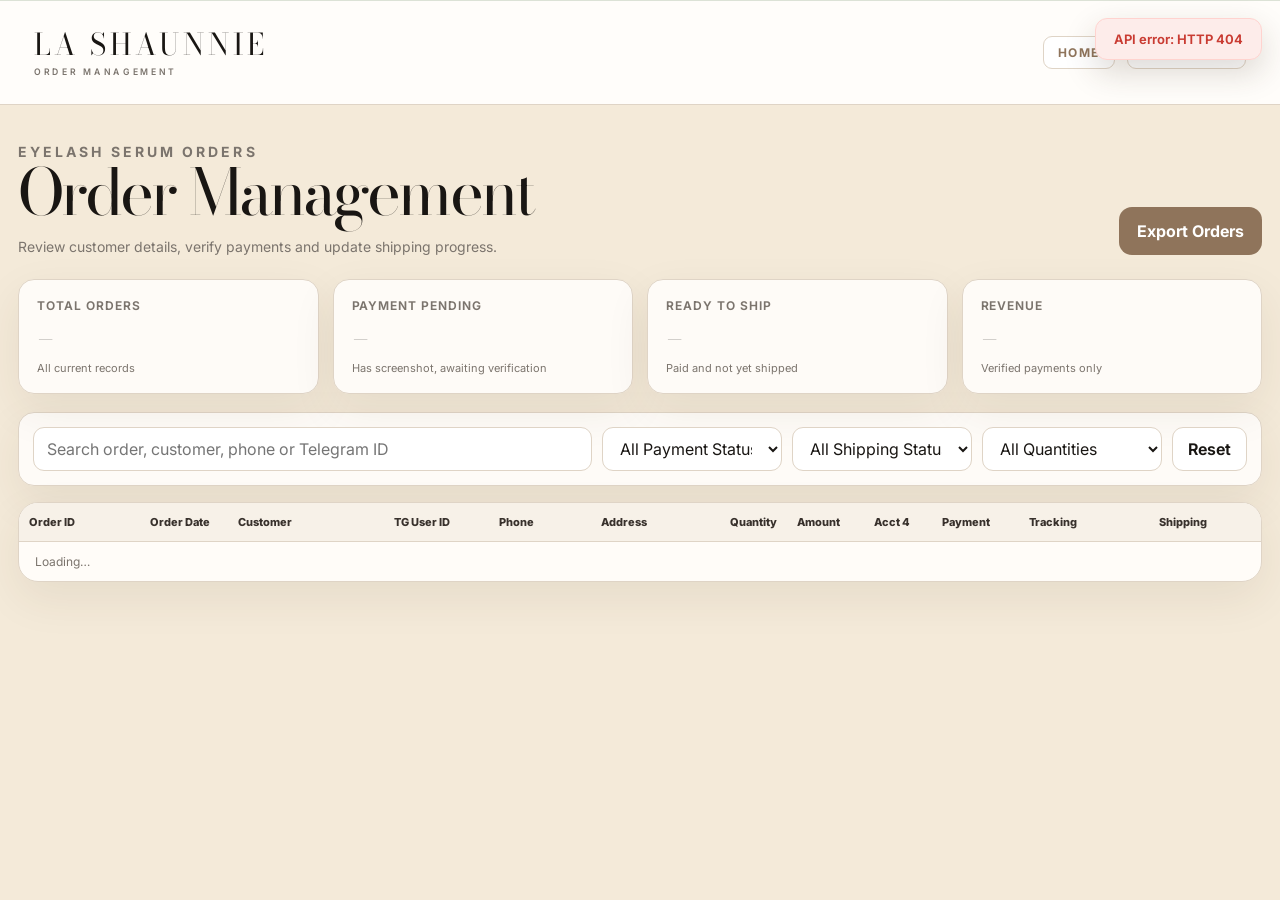
==== admin.html @ ae6d9afa "fix(admin): float banner to top-right, stop layout jump - .banner was inline in <main>, so its show/" ====
<!DOCTYPE html>
<html lang="en">
<head>
<meta charset="UTF-8" />
<meta name="viewport" content="width=device-width, initial-scale=1.0" />
<title>LA SHAUNNIE — Order Management</title>
<style>
@import url('https://fonts.googleapis.com/css2?family=Bodoni+Moda:opsz,wght@6..96,400;6..96,500&family=Inter:wght@400;500;600;700;800&display=swap');
:root{--bg:#f4ead9;--surface:#fffdfa;--surface2:#f8f2e9;--text:#191613;--muted:#7b746d;--line:#dfd4c6;--accent:#8f745b;--accentDark:#765b44;--danger:#c93b32;--success:#52745a;--warning:#a06a2d;--shadow:0 16px 45px rgba(61,45,29,.08)}
*{box-sizing:border-box}body{margin:0;background:var(--bg);color:var(--text);font-family:Inter,-apple-system,BlinkMacSystemFont,"Segoe UI",sans-serif}button,input,select{font:inherit}
.topbar{display:flex;align-items:center;justify-content:space-between;padding:28px 34px;background:var(--surface);border-top:1px solid #dce2d6;border-bottom:1px solid var(--line)}
.brand{font-family:"Bodoni Moda",Didot,"Times New Roman",serif;font-size:30px;letter-spacing:.13em;line-height:1;transform:scaleX(.96);transform-origin:left center}.brand small{display:block;margin-top:8px;font-family:Inter,sans-serif;font-size:9px;font-weight:600;letter-spacing:.34em;color:var(--muted)}
.admin-meta{display:flex;align-items:center;gap:12px;color:var(--muted);font-size:13px}.nav-link{color:var(--accent);text-decoration:none;font-weight:700;letter-spacing:.12em;text-transform:uppercase;font-size:12px;padding:8px 14px;border:1px solid var(--line);border-radius:9px;background:#fff;transition:.15s}.nav-link:hover{background:var(--accent);color:#fff;border-color:var(--accent)}.avatar{width:38px;height:38px;border-radius:50%;display:grid;place-items:center;background:#efe3d1;color:var(--accentDark);font-weight:800}
.page{width:min(1700px,100%);margin:0 auto;padding:24px 18px 40px}.hero{display:flex;justify-content:space-between;align-items:flex-end;gap:24px;margin-bottom:24px}.eyebrow{margin:0 0 12px;color:#77706a;font-size:12px;font-weight:700;letter-spacing:.22em;text-transform:uppercase}h1{margin:0;font-family:"Bodoni Moda",Didot,"Times New Roman",serif;font-size:clamp(42px,5vw,68px);font-weight:400;line-height:1;letter-spacing:-.045em}.hero p{margin:14px 0 0;color:var(--muted);font-size:14px}.primary-btn{border:0;border-radius:13px;padding:14px 18px;background:var(--accent);color:#fff;font-weight:700;cursor:pointer}.primary-btn:hover{background:var(--accentDark)}
.stats{display:grid;grid-template-columns:repeat(4,1fr);gap:14px;margin-bottom:18px}.stat{background:rgba(255,253,250,.92);border:1px solid var(--line);border-radius:16px;padding:18px;box-shadow:var(--shadow)}.stat-label{color:var(--muted);font-size:12px;font-weight:650;text-transform:uppercase;letter-spacing:.08em}.stat-value{margin-top:8px;font-family:"Bodoni Moda",Didot,serif;font-size:32px;line-height:1}.stat-note{margin-top:8px;color:var(--muted);font-size:11px}
.toolbar{display:grid;grid-template-columns:minmax(260px,1fr) repeat(3,180px) auto;gap:10px;padding:14px;margin-bottom:16px;background:rgba(255,253,250,.92);border:1px solid var(--line);border-radius:16px;box-shadow:var(--shadow)}.search,.filter{min-height:44px;border:1px solid var(--line);border-radius:11px;background:#fff;color:var(--text);outline:none;padding:0 13px}.search:focus,.filter:focus{border-color:var(--accent);box-shadow:0 0 0 3px rgba(143,116,91,.12)}.ghost-btn{min-height:44px;border:1px solid var(--line);border-radius:11px;background:#fff;color:var(--text);padding:0 15px;font-weight:650;cursor:pointer}
.table-card{background:rgba(255,253,250,.96);border:1px solid var(--line);border-radius:20px;box-shadow:var(--shadow);overflow:hidden}.table-wrap{overflow:visible}table{width:100%;border-collapse:collapse;table-layout:auto}thead th{position:sticky;top:0;z-index:2;padding:12px 10px;text-align:left;background:#f7f1e8;border-bottom:1px solid var(--line);color:#38312c;font-size:11px;font-weight:800;white-space:nowrap}tbody td{padding:12px 10px;border-bottom:1px solid #eee5dc;vertical-align:middle;font-size:12px;max-width:180px;overflow:hidden;text-overflow:ellipsis;white-space:nowrap}tbody tr:hover{background:#fcf8f3}.order-id{font-weight:800;white-space:nowrap}.customer{display:flex;align-items:center;gap:8px;min-width:160px}.customer-avatar{width:28px;height:28px;flex:0 0 auto;border-radius:50%;display:grid;place-items:center;background:#efe3d1;color:var(--accentDark);font-weight:800;font-size:11px}.customer-name{font-weight:750;white-space:nowrap;overflow:hidden;text-overflow:ellipsis}.customer-sub{margin-top:2px;color:var(--muted);font-size:10px;white-space:nowrap;overflow:hidden;text-overflow:ellipsis}.money{font-weight:800;white-space:nowrap}.screenshot{width:42px;height:42px;border-radius:8px;border:1px solid var(--line);background:#f4eee7;display:grid;place-items:center;color:var(--muted);font-size:9px;text-align:center;overflow:hidden;cursor:pointer;flex:0 0 auto}.screenshot img{width:100%;height:100%;object-fit:cover}.badge{display:inline-flex;align-items:center;gap:5px;padding:5px 9px;border-radius:999px;font-size:10px;font-weight:800;white-space:nowrap}.badge:before{content:"";width:6px;height:6px;border-radius:50%;background:currentColor}.pending{background:#fff4dd;color:var(--warning)}.verified{background:#eaf4ec;color:var(--success)}.unpaid{background:#fdecea;color:var(--danger)}.select-status{border:1px solid var(--line);border-radius:8px;background:#fff;padding:6px 8px;font-size:11px;font-weight:650}.ship-btn,.pay-btn{border:1px solid var(--line);border-radius:9px;padding:6px 13px;background:#f4eee7;color:var(--muted);font-size:11px;font-weight:800;letter-spacing:.04em;line-height:1.4;cursor:pointer;transition:background .15s ease,color .15s ease,border-color .15s ease;vertical-align:middle}.ship-btn:hover:not(:disabled),.pay-btn:hover:not(:disabled){background:var(--success);color:#fff;border-color:var(--success)}.ship-btn-done,.pay-btn-done{background:#eaf4ec;color:var(--success);border:1px solid #b9d8c0;cursor:not-allowed}.track-input{width:100%;border:1px solid var(--line);border-radius:8px;background:#fff;padding:6px 8px;font-size:11px;font-weight:650;font-family:"SF Mono",Menlo,monospace;outline:none;min-width:120px}.track-input:focus{border-color:var(--accent);box-shadow:0 0 0 2px rgba(143,116,91,.12)}.note{color:#625a53;line-height:1.4;max-width:160px;overflow:hidden;text-overflow:ellipsis}.actions{display:flex;gap:5px;flex:0 0 auto}.icon-btn{width:30px;height:30px;border:1px solid var(--line);border-radius:8px;background:#fff;cursor:pointer;font-size:14px}.footer-row{display:flex;justify-content:space-between;align-items:center;padding:12px 16px;color:var(--muted);font-size:12px}
th.col-id{width:130px}th.col-date{width:90px}th.col-customer{width:170px}th.col-tg{width:110px}th.col-phone{width:110px}th.col-addr{width:140px}th.col-qty{width:60px}th.col-amount{width:80px}th.col-acct{width:70px}th.col-shot{width:50px}th.col-pay{width:90px}th.col-ship{width:120px}th.col-track{width:140px}th.col-act{width:80px}
td.col-id{font-family:"SF Mono",Menlo,monospace;font-size:11px}
.banner{position:fixed;top:18px;right:18px;z-index:50;padding:12px 18px;border-radius:12px;font-size:13px;font-weight:650;box-shadow:0 12px 32px rgba(60,42,26,.18);max-width:360px}.banner.error{background:#fdecea;color:var(--danger);border:1px solid #ffd3cf}.banner.loading{background:#fff4dd;color:var(--warning);border:1px solid #ffe5b8}
.modal{position:fixed;inset:0;background:rgba(0,0,0,.7);display:none;align-items:center;justify-content:center;z-index:50}.modal.open{display:flex}.modal-content{background:#fff;border-radius:20px;padding:24px;max-width:90vw;max-height:90vh;display:flex;flex-direction:column;gap:14px}.modal-content img{max-width:80vw;max-height:70vh;object-fit:contain;border-radius:12px}.modal-close{border:0;background:var(--accent);color:#fff;padding:10px 18px;border-radius:10px;cursor:pointer;font-weight:700;align-self:flex-end}
@media(max-width:1050px){.stats{grid-template-columns:repeat(2,1fr)}.toolbar{grid-template-columns:1fr 1fr}.toolbar .search{grid-column:1/-1}}@media(max-width:620px){.topbar{padding:22px 18px}.brand{font-size:23px}.admin-meta span{display:none}.page{padding:24px 12px 35px}.hero{align-items:flex-start;flex-direction:column}.stats{grid-template-columns:1fr 1fr}.toolbar{grid-template-columns:1fr}.toolbar .search{grid-column:auto}}
</style>
</head>
<body>
<div id="banner" class="banner loading" style="display:none">Loading…</div>
<header class="topbar"><div class="brand">LA SHAUNNIE<small>ORDER MANAGEMENT</small></div><div class="admin-meta"><a href="index.html" class="nav-link">Home</a><a href="order.html" class="nav-link">Order Page</a></div></header>
<main class="page">
<section class="hero"><div><p class="eyebrow">Eyelash Serum Orders</p><h1>Order Management</h1><p>Review customer details, verify payments and update shipping progress.</p></div><button class="primary-btn" onclick="exportOrders()">Export Orders</button></section>
<section class="stats">
  <article class="stat"><div class="stat-label">Total Orders</div><div class="stat-value" id="statTotal">–</div><div class="stat-note">All current records</div></article>
  <article class="stat"><div class="stat-label">Payment Pending</div><div class="stat-value" id="statPending">–</div><div class="stat-note">Has screenshot, awaiting verification</div></article>
  <article class="stat"><div class="stat-label">Ready to Ship</div><div class="stat-value" id="statReady">–</div><div class="stat-note">Paid and not yet shipped</div></article>
  <article class="stat"><div class="stat-label">Revenue</div><div class="stat-value" id="statRevenue">–</div><div class="stat-note">Verified payments only</div></article>
</section>
<section class="toolbar">
  <input id="searchInput" class="search" type="search" placeholder="Search order, customer, phone or Telegram ID">
  <select id="paymentFilter" class="filter"><option value="">All Payment Status</option><option value="已付款">Paid</option><option value="未付款">Unpaid</option></select>
  <select id="shippingFilter" class="filter"><option value="">All Shipping Status</option><option value="待出貨">Pending Ship</option><option value="已出貨">Shipped</option><option value="未出貨">Not Shipped</option></select>
  <select id="quantityFilter" class="filter"><option value="">All Quantities</option><option value="1">1 Bottle</option><option value="2">2+ Bottles</option></select>
  <button class="ghost-btn" onclick="resetFilters()">Reset</button>
</section>
<section class="table-card"><div class="table-wrap"><table><thead><tr><th class="col-id">Order ID</th><th class="col-date">Order Date</th><th class="col-customer">Customer</th><th class="col-tg">TG User ID</th><th class="col-phone">Phone</th><th class="col-addr">Address</th><th class="col-qty">Quantity</th><th class="col-amount">Amount</th><th class="col-acct">Acct 4</th><th class="col-pay">Payment</th><th class="col-track">Tracking</th><th class="col-ship">Shipping</th></tr></thead><tbody id="ordersBody"></tbody></table></div><div class="footer-row"><span id="resultCount">Loading…</span></div></section>
</main>
<div class="modal" id="shotModal" onclick="closeModal(event)">
  <div class="modal-content">
    <button class="modal-close" onclick="closeModal(event)">Close</button>
    <img id="shotImg" alt="Payment screenshot">
  </div>
</div>
<script>
// Admin TG ID — set here. In production, prompt on first visit.
const ADMIN_TG_ID = 6764901662;
let ALL_ORDERS = [];

const $ = (id) => document.getElementById(id);

function showBanner(msg, kind) {
  const b = $("banner");
  b.textContent = msg;
  b.className = "banner " + (kind || "loading");
  b.style.display = "block";
}
function hideBanner() { $("banner").style.display = "none"; }

function fmtDate(iso) {
  if (!iso) return "—";
  const d = new Date(iso);
  if (isNaN(d.getTime())) return iso;
  const date = d.toLocaleDateString("en-US", { month: "short", day: "numeric", year: "numeric" });
  const time = d.toLocaleTimeString("en-US", { hour: "numeric", minute: "2-digit" });
  return { date, time };
}

function initials(name) {
  if (!name) return "??";
  return name.split(/\s+/).map(p => p[0]).join("").slice(0, 2).toUpperCase();
}

function badge(payment) {
  if (payment === "已付款") return '<span class="badge verified">Paid</span>';
  if (payment === "未付款") return '<span class="badge unpaid">Unpaid</span>';
  return '<span class="badge pending">—</span>';
}

function escapeHTML(s) {
  return String(s == null ? "" : s)
    .replace(/&/g, "&amp;").replace(/</g, "&lt;").replace(/>/g, "&gt;")
    .replace(/"/g, "&quot;").replace(/'/g, "&#39;");
}

function screenshotCell(o) {
  if (!o.screenshot_url) {
    return '<div class="screenshot">No<br>Image</div>';
  }
  return `<div class="screenshot" onclick="openModal('${escapeHTML(o.screenshot_url)}')">
    <img src="${escapeHTML(o.screenshot_url)}" alt="receipt" loading="lazy">
  </div>`;
}

function shortNote(notes) {
  if (!notes) return "";
  // Show only the first sentence (or up to 40 chars) for table view
  const first = notes.split(/[。\n]/)[0];
  return first.length > 40 ? first.slice(0, 40) + "…" : first;
}

function rowHTML(o) {
  const dt = fmtDate(o.order_date);
  return `
<tr data-payment="${escapeHTML(o.payment_status)}" data-shipping="${escapeHTML(o.shipping_status)}" data-quantity="${o.quantity}">
  <td class="col-id order-id" title="${escapeHTML(o.order_id)}">${escapeHTML(o.order_id)}</td>
  <td class="col-date">${escapeHTML(dt.date)}<br><span class="customer-sub">${escapeHTML(dt.time)}</span></td>
  <td class="col-customer"><div class="customer">
    <div class="customer-avatar">${escapeHTML(initials(o.customer_name))}</div>
    <div><div class="customer-name" title="${escapeHTML(o.customer_name || '')}">${escapeHTML(o.customer_name || "—")}</div>
    <div class="customer-sub">${o.tracking_number ? "Tracked" : "Pending"}</div></div>
  </div></td>
  <td class="col-tg">@${escapeHTML(String(o.tg_user_id || "—"))}</td>
  <td class="col-phone" title="${escapeHTML(o.customer_phone || '')}">${escapeHTML(o.customer_phone || "—")}</td>
  <td class="col-addr" title="${escapeHTML(o.customer_address || '')}">${escapeHTML(o.customer_address || "—")}</td>
  <td class="col-qty"><strong>${o.quantity}</strong></td>
  <td class="col-amount money">$${Number(o.amount || 0).toFixed(2)}</td>
  <td class="col-acct" title="Bank account last 4">${escapeHTML(o.account4 || "—")}</td>
  <td class="col-pay">
    ${o.payment_status === "已付款"
      ? `<button class="pay-btn pay-btn-done" disabled>✓ Paid</button>`
      : `<button class="pay-btn" onclick="onPayClick('${escapeHTML(o.id)}', this)">Mark Paid</button>`}
  </td>
  <td class="col-track"><input class="track-input" type="text" placeholder="Tracking #" value="${escapeHTML(o.tracking_number || '')}" onblur="saveTracking('${escapeHTML(o.id)}', this.value)" ${o.shipping_status === '已出貨' ? 'disabled' : ''}></td>
  <td class="col-ship">
    ${o.shipping_status === "已出貨"
      ? `<button class="ship-btn ship-btn-done" disabled>✓ Shipped</button>`
      : `<button class="ship-btn" onclick="onShipClick('${escapeHTML(o.id)}', this)">Mark Shipped</button>`}
  </td>
</tr>`;
}

function renderTable() {
  const tb = $("ordersBody");
  tb.innerHTML = ALL_ORDERS.map(rowHTML).join("");
  filterRows();
  renderStats();
}

function renderStats() {
  const total = ALL_ORDERS.length;
  const paid = ALL_ORDERS.filter(o => o.payment_status === "已付款").length;
  const pending = ALL_ORDERS.filter(o => o.payment_status === "未付款" && o.has_screenshot).length;
  const ready = ALL_ORDERS.filter(o => o.payment_status === "已付款" && o.shipping_status === "待出貨").length;
  const revenue = ALL_ORDERS
    .filter(o => o.payment_status === "已付款")
    .reduce((s, o) => s + Number(o.amount || 0), 0);
  $("statTotal").textContent = total;
  $("statPending").textContent = pending;
  $("statReady").textContent = ready;
  $("statRevenue").textContent = "$" + revenue.toFixed(0);
}

function filterRows() {
  const s = $("searchInput").value.trim().toLowerCase();
  const p = $("paymentFilter").value;
  const sh = $("shippingFilter").value;
  const q = $("quantityFilter").value;
  let v = 0;
  document.querySelectorAll("#ordersBody tr").forEach(r => {
    const ok = (!s || r.innerText.toLowerCase().includes(s))
      && (!p || r.dataset.payment === p)
      && (!sh || r.dataset.shipping === sh)
      && (!q || (q === "1" && +r.dataset.quantity === 1) || (q === "2" && +r.dataset.quantity >= 2));
    r.style.display = ok ? "" : "none";
    if (ok) v++;
  });
  $("resultCount").textContent = `Showing ${v} order${v === 1 ? "" : "s"}`;
}

function resetFilters() {
  $("searchInput").value = "";
  $("paymentFilter").value = "";
  $("shippingFilter").value = "";
  $("quantityFilter").value = "";
  filterRows();
}

async function onPayClick(recId, btn) {
  await patchOrder(recId, { payment_status: "已付款" });
}
async function onShipClick(recId, btn) {
  const row = btn.closest("tr");
  const trackInput = row.querySelector(".track-input");
  const tracking = (trackInput.value || "").trim();
  if (!tracking) {
    trackInput.focus();
    showBanner("Please enter a tracking number first.", "error");
    return;
  }
  await patchOrder(recId, { shipping_status: "已出貨", tracking_number: tracking });
}
async function saveTracking(recId, value) {
  const v = (value || "").trim();
  await patchOrder(recId, { tracking_number: v });
}
async function patchOrder(recId, body) {
  showBanner("Saving…");
  try {
    const res = await fetch(`/api/admin/orders?id=${encodeURIComponent(recId)}`, {
      method: "PATCH",
      headers: { "Content-Type": "application/json", "X-Telegram-User-Id": String(ADMIN_TG_ID) },
      body: JSON.stringify(body),
    });
    if (!res.ok) {
      const e = await res.json().catch(() => ({}));
      showBanner("Failed: " + (e.error || res.status), "error");
      return;
    }
    // update local copy
    const o = ALL_ORDERS.find(x => x.id === recId);
    if (o) {
      if ("payment_status" in body) o.payment_status = body.payment_status;
      if ("shipping_status" in body) o.shipping_status = body.shipping_status;
      if ("tracking_number" in body) o.tracking_number = body.tracking_number;
      if ("account4" in body) o.account4 = body.account4;
    }
    renderTable();
    hideBanner();
  } catch (e) {
    showBanner("Error: " + e.message, "error");
  }
}

function openModal(url) {
  $("shotImg").src = url;
  $("shotModal").classList.add("open");
}
function closeModal(ev) {
  if (ev.target.id === "shotModal" || ev.target.classList.contains("modal-close")) {
    $("shotModal").classList.remove("open");
  }
}

function exportOrders() {
  const visible = [...document.querySelectorAll("#ordersBody tr")].filter(r => r.style.display !== "none");
  const head = ["Order ID", "Order Date", "Customer", "TG User ID", "Phone", "Address", "Quantity", "Amount", "Payment Status", "Shipping Status", "Notes"];
  const out = [head.join(",")];
  visible.forEach(r => {
    const c = [...r.querySelectorAll("td")];
    const vals = [
      c[0].innerText, c[1].innerText.replace(/\n/g, " "), c[2].innerText.replace(/\n/g, " "),
      c[3].innerText, c[4].innerText, c[5].innerText, c[6].innerText, c[7].innerText,
      c[9].innerText, c[10].querySelector("select").value, c[11].innerText,
    ].map(x => '"' + String(x).replace(/"/g, '""') + '"');
    out.push(vals.join(","));
  });
  const b = new Blob(["\uFEFF" + out.join("\n")], { type: "text/csv;charset=utf-8" });
  const u = URL.createObjectURL(b);
  const a = document.createElement("a");
  a.href = u;
  a.download = "la-shaunnie-orders.csv";
  a.click();
  URL.revokeObjectURL(u);
}

async function loadOrders() {
  showBanner("Loading orders from Airtable…");
  try {
    const res = await fetch("/api/admin/orders?stats=1", {
      headers: { "X-Telegram-User-Id": String(ADMIN_TG_ID) },
    });
    if (!res.ok) {
      showBanner("API error: HTTP " + res.status, "error");
      return;
    }
    const data = await res.json();
    ALL_ORDERS = data.orders || [];
    renderTable();
    hideBanner();
  } catch (e) {
    showBanner("Network error: " + e.message, "error");
  }
}

["searchInput", "paymentFilter", "shippingFilter", "quantityFilter"].forEach(id => {
  $(id).addEventListener("input", filterRows);
  $(id).addEventListener("change", filterRows);
});

loadOrders();
setInterval(loadOrders, 30000);  // auto-refresh every 30s
</script>
</body>
</html>
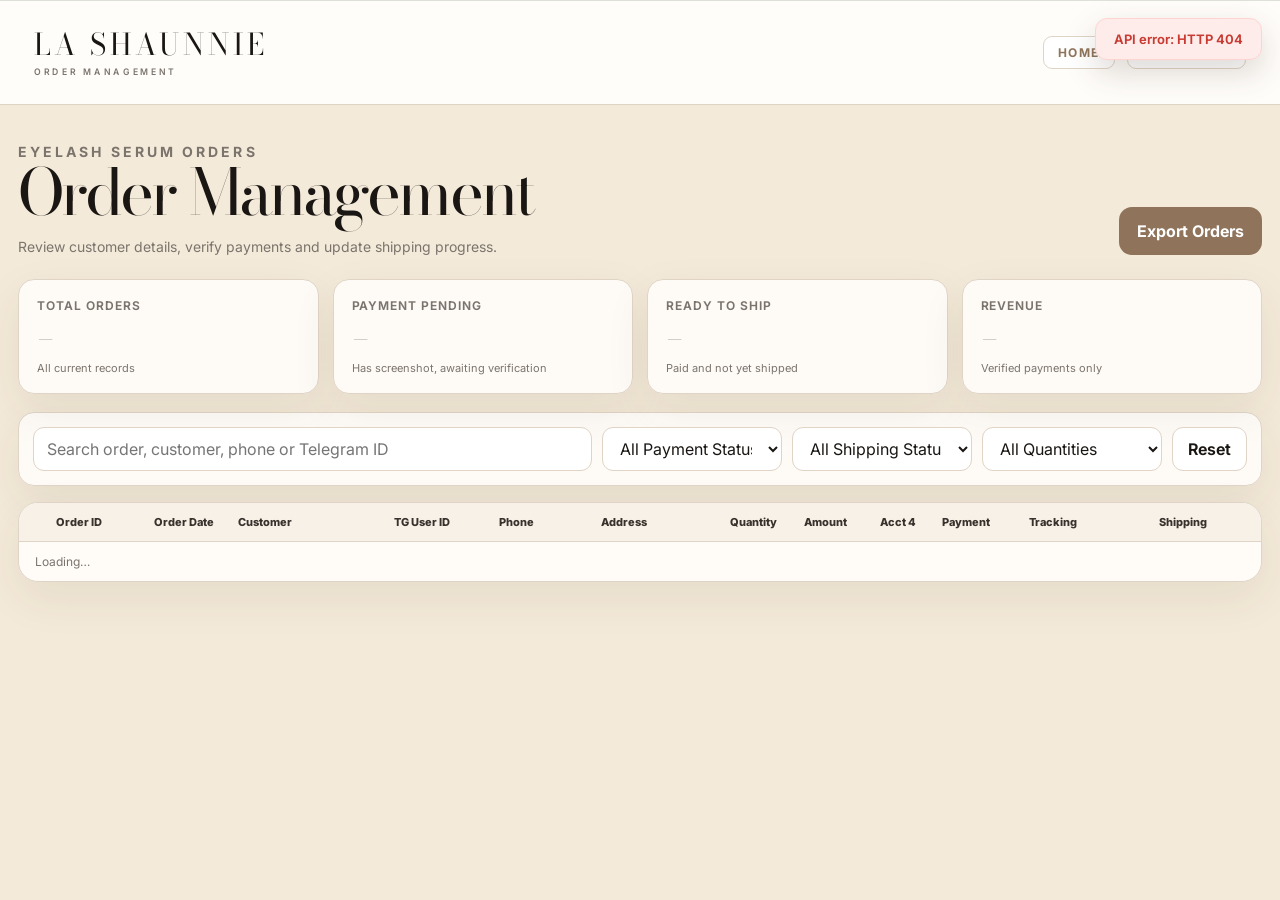
==== commit 72b5520c: "fix(admin): center the numeric and action columns Order ID, Date, Quantity, Amount, Acct 4 -> text-a" ====
--- a/admin.html
+++ b/admin.html
@@ -15,7 +15,7 @@
 .stats{display:grid;grid-template-columns:repeat(4,1fr);gap:14px;margin-bottom:18px}.stat{background:rgba(255,253,250,.92);border:1px solid var(--line);border-radius:16px;padding:18px;box-shadow:var(--shadow)}.stat-label{color:var(--muted);font-size:12px;font-weight:650;text-transform:uppercase;letter-spacing:.08em}.stat-value{margin-top:8px;font-family:"Bodoni Moda",Didot,serif;font-size:32px;line-height:1}.stat-note{margin-top:8px;color:var(--muted);font-size:11px}
 .toolbar{display:grid;grid-template-columns:minmax(260px,1fr) repeat(3,180px) auto;gap:10px;padding:14px;margin-bottom:16px;background:rgba(255,253,250,.92);border:1px solid var(--line);border-radius:16px;box-shadow:var(--shadow)}.search,.filter{min-height:44px;border:1px solid var(--line);border-radius:11px;background:#fff;color:var(--text);outline:none;padding:0 13px}.search:focus,.filter:focus{border-color:var(--accent);box-shadow:0 0 0 3px rgba(143,116,91,.12)}.ghost-btn{min-height:44px;border:1px solid var(--line);border-radius:11px;background:#fff;color:var(--text);padding:0 15px;font-weight:650;cursor:pointer}
 .table-card{background:rgba(255,253,250,.96);border:1px solid var(--line);border-radius:20px;box-shadow:var(--shadow);overflow:hidden}.table-wrap{overflow:visible}table{width:100%;border-collapse:collapse;table-layout:auto}thead th{position:sticky;top:0;z-index:2;padding:12px 10px;text-align:left;background:#f7f1e8;border-bottom:1px solid var(--line);color:#38312c;font-size:11px;font-weight:800;white-space:nowrap}tbody td{padding:12px 10px;border-bottom:1px solid #eee5dc;vertical-align:middle;font-size:12px;max-width:180px;overflow:hidden;text-overflow:ellipsis;white-space:nowrap}tbody tr:hover{background:#fcf8f3}.order-id{font-weight:800;white-space:nowrap}.customer{display:flex;align-items:center;gap:8px;min-width:160px}.customer-avatar{width:28px;height:28px;flex:0 0 auto;border-radius:50%;display:grid;place-items:center;background:#efe3d1;color:var(--accentDark);font-weight:800;font-size:11px}.customer-name{font-weight:750;white-space:nowrap;overflow:hidden;text-overflow:ellipsis}.customer-sub{margin-top:2px;color:var(--muted);font-size:10px;white-space:nowrap;overflow:hidden;text-overflow:ellipsis}.money{font-weight:800;white-space:nowrap}.screenshot{width:42px;height:42px;border-radius:8px;border:1px solid var(--line);background:#f4eee7;display:grid;place-items:center;color:var(--muted);font-size:9px;text-align:center;overflow:hidden;cursor:pointer;flex:0 0 auto}.screenshot img{width:100%;height:100%;object-fit:cover}.badge{display:inline-flex;align-items:center;gap:5px;padding:5px 9px;border-radius:999px;font-size:10px;font-weight:800;white-space:nowrap}.badge:before{content:"";width:6px;height:6px;border-radius:50%;background:currentColor}.pending{background:#fff4dd;color:var(--warning)}.verified{background:#eaf4ec;color:var(--success)}.unpaid{background:#fdecea;color:var(--danger)}.select-status{border:1px solid var(--line);border-radius:8px;background:#fff;padding:6px 8px;font-size:11px;font-weight:650}.ship-btn,.pay-btn{border:1px solid var(--line);border-radius:9px;padding:6px 13px;background:#f4eee7;color:var(--muted);font-size:11px;font-weight:800;letter-spacing:.04em;line-height:1.4;cursor:pointer;transition:background .15s ease,color .15s ease,border-color .15s ease;vertical-align:middle}.ship-btn:hover:not(:disabled),.pay-btn:hover:not(:disabled){background:var(--success);color:#fff;border-color:var(--success)}.ship-btn-done,.pay-btn-done{background:#eaf4ec;color:var(--success);border:1px solid #b9d8c0;cursor:not-allowed}.track-input{width:100%;border:1px solid var(--line);border-radius:8px;background:#fff;padding:6px 8px;font-size:11px;font-weight:650;font-family:"SF Mono",Menlo,monospace;outline:none;min-width:120px}.track-input:focus{border-color:var(--accent);box-shadow:0 0 0 2px rgba(143,116,91,.12)}.note{color:#625a53;line-height:1.4;max-width:160px;overflow:hidden;text-overflow:ellipsis}.actions{display:flex;gap:5px;flex:0 0 auto}.icon-btn{width:30px;height:30px;border:1px solid var(--line);border-radius:8px;background:#fff;cursor:pointer;font-size:14px}.footer-row{display:flex;justify-content:space-between;align-items:center;padding:12px 16px;color:var(--muted);font-size:12px}
-th.col-id{width:130px}th.col-date{width:90px}th.col-customer{width:170px}th.col-tg{width:110px}th.col-phone{width:110px}th.col-addr{width:140px}th.col-qty{width:60px}th.col-amount{width:80px}th.col-acct{width:70px}th.col-shot{width:50px}th.col-pay{width:90px}th.col-ship{width:120px}th.col-track{width:140px}th.col-act{width:80px}
+th.col-id{width:130px}th.col-date{width:90px}th.col-customer{width:170px}th.col-tg{width:110px}th.col-phone{width:110px}th.col-addr{width:140px}th.col-qty{width:60px}th.col-amount{width:80px}th.col-acct{width:70px}th.col-shot{width:50px}th.col-pay{width:90px}th.col-ship{width:120px}th.col-track{width:140px}th.col-act{width:80px}th.col-id,th.col-date,th.col-qty,th.col-amount,th.col-acct{text-align:center}td.col-id,td.col-date,td.col-qty,td.col-amount,td.col-acct{text-align:center}td.col-pay,td.col-ship,td.col-track{text-align:center}td.col-pay>*,td.col-ship>*,td.col-track>*{display:inline-block}
 td.col-id{font-family:"SF Mono",Menlo,monospace;font-size:11px}
 .banner{position:fixed;top:18px;right:18px;z-index:50;padding:12px 18px;border-radius:12px;font-size:13px;font-weight:650;box-shadow:0 12px 32px rgba(60,42,26,.18);max-width:360px}.banner.error{background:#fdecea;color:var(--danger);border:1px solid #ffd3cf}.banner.loading{background:#fff4dd;color:var(--warning);border:1px solid #ffe5b8}
 .modal{position:fixed;inset:0;background:rgba(0,0,0,.7);display:none;align-items:center;justify-content:center;z-index:50}.modal.open{display:flex}.modal-content{background:#fff;border-radius:20px;padding:24px;max-width:90vw;max-height:90vh;display:flex;flex-direction:column;gap:14px}.modal-content img{max-width:80vw;max-height:70vh;object-fit:contain;border-radius:12px}.modal-close{border:0;background:var(--accent);color:#fff;padding:10px 18px;border-radius:10px;cursor:pointer;font-weight:700;align-self:flex-end}
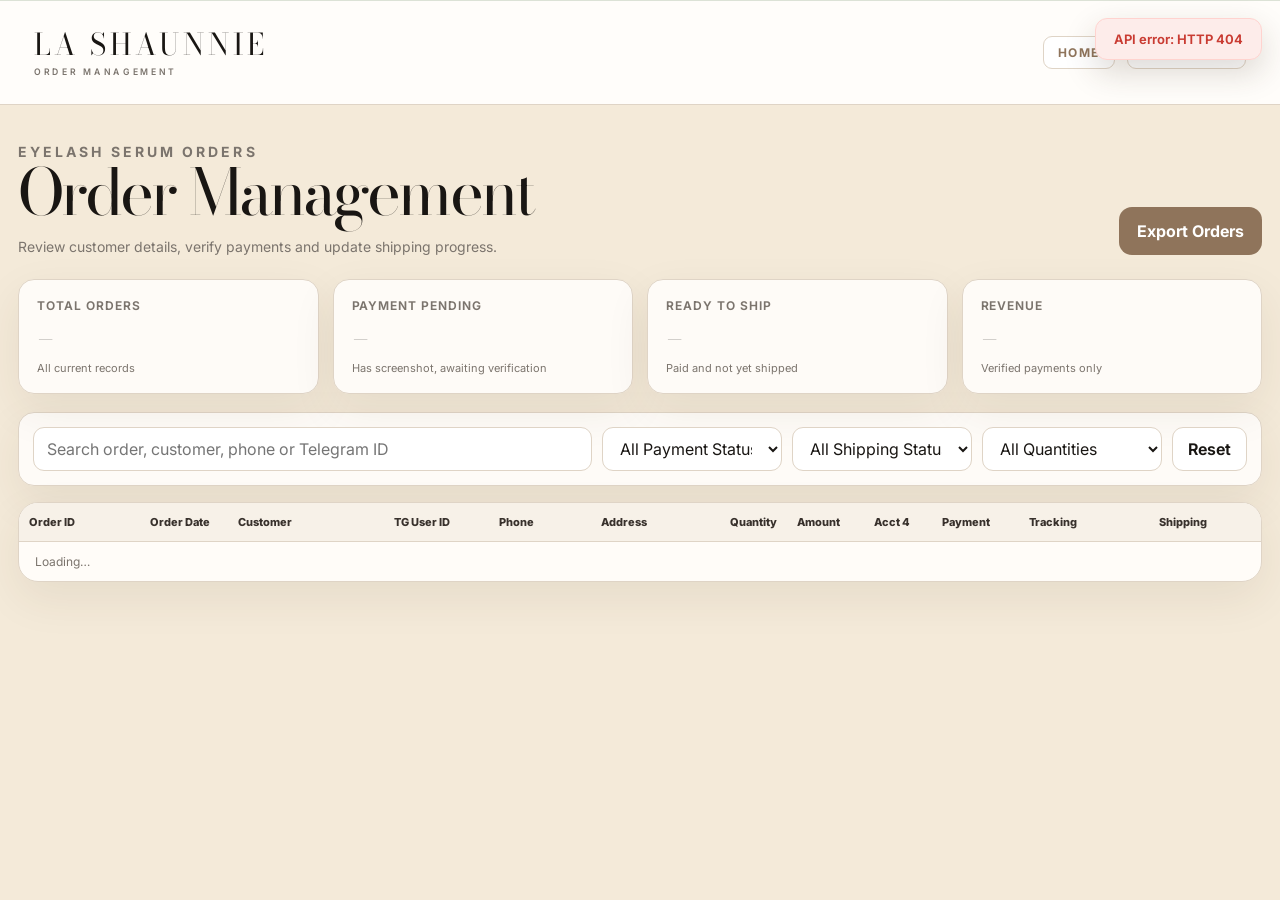
==== commit 9005d477: "fix(admin): center every column, not just the numeric ones Vanessa wanted all cells centered — Custo" ====
--- a/admin.html
+++ b/admin.html
@@ -15,7 +15,7 @@
 .stats{display:grid;grid-template-columns:repeat(4,1fr);gap:14px;margin-bottom:18px}.stat{background:rgba(255,253,250,.92);border:1px solid var(--line);border-radius:16px;padding:18px;box-shadow:var(--shadow)}.stat-label{color:var(--muted);font-size:12px;font-weight:650;text-transform:uppercase;letter-spacing:.08em}.stat-value{margin-top:8px;font-family:"Bodoni Moda",Didot,serif;font-size:32px;line-height:1}.stat-note{margin-top:8px;color:var(--muted);font-size:11px}
 .toolbar{display:grid;grid-template-columns:minmax(260px,1fr) repeat(3,180px) auto;gap:10px;padding:14px;margin-bottom:16px;background:rgba(255,253,250,.92);border:1px solid var(--line);border-radius:16px;box-shadow:var(--shadow)}.search,.filter{min-height:44px;border:1px solid var(--line);border-radius:11px;background:#fff;color:var(--text);outline:none;padding:0 13px}.search:focus,.filter:focus{border-color:var(--accent);box-shadow:0 0 0 3px rgba(143,116,91,.12)}.ghost-btn{min-height:44px;border:1px solid var(--line);border-radius:11px;background:#fff;color:var(--text);padding:0 15px;font-weight:650;cursor:pointer}
 .table-card{background:rgba(255,253,250,.96);border:1px solid var(--line);border-radius:20px;box-shadow:var(--shadow);overflow:hidden}.table-wrap{overflow:visible}table{width:100%;border-collapse:collapse;table-layout:auto}thead th{position:sticky;top:0;z-index:2;padding:12px 10px;text-align:left;background:#f7f1e8;border-bottom:1px solid var(--line);color:#38312c;font-size:11px;font-weight:800;white-space:nowrap}tbody td{padding:12px 10px;border-bottom:1px solid #eee5dc;vertical-align:middle;font-size:12px;max-width:180px;overflow:hidden;text-overflow:ellipsis;white-space:nowrap}tbody tr:hover{background:#fcf8f3}.order-id{font-weight:800;white-space:nowrap}.customer{display:flex;align-items:center;gap:8px;min-width:160px}.customer-avatar{width:28px;height:28px;flex:0 0 auto;border-radius:50%;display:grid;place-items:center;background:#efe3d1;color:var(--accentDark);font-weight:800;font-size:11px}.customer-name{font-weight:750;white-space:nowrap;overflow:hidden;text-overflow:ellipsis}.customer-sub{margin-top:2px;color:var(--muted);font-size:10px;white-space:nowrap;overflow:hidden;text-overflow:ellipsis}.money{font-weight:800;white-space:nowrap}.screenshot{width:42px;height:42px;border-radius:8px;border:1px solid var(--line);background:#f4eee7;display:grid;place-items:center;color:var(--muted);font-size:9px;text-align:center;overflow:hidden;cursor:pointer;flex:0 0 auto}.screenshot img{width:100%;height:100%;object-fit:cover}.badge{display:inline-flex;align-items:center;gap:5px;padding:5px 9px;border-radius:999px;font-size:10px;font-weight:800;white-space:nowrap}.badge:before{content:"";width:6px;height:6px;border-radius:50%;background:currentColor}.pending{background:#fff4dd;color:var(--warning)}.verified{background:#eaf4ec;color:var(--success)}.unpaid{background:#fdecea;color:var(--danger)}.select-status{border:1px solid var(--line);border-radius:8px;background:#fff;padding:6px 8px;font-size:11px;font-weight:650}.ship-btn,.pay-btn{border:1px solid var(--line);border-radius:9px;padding:6px 13px;background:#f4eee7;color:var(--muted);font-size:11px;font-weight:800;letter-spacing:.04em;line-height:1.4;cursor:pointer;transition:background .15s ease,color .15s ease,border-color .15s ease;vertical-align:middle}.ship-btn:hover:not(:disabled),.pay-btn:hover:not(:disabled){background:var(--success);color:#fff;border-color:var(--success)}.ship-btn-done,.pay-btn-done{background:#eaf4ec;color:var(--success);border:1px solid #b9d8c0;cursor:not-allowed}.track-input{width:100%;border:1px solid var(--line);border-radius:8px;background:#fff;padding:6px 8px;font-size:11px;font-weight:650;font-family:"SF Mono",Menlo,monospace;outline:none;min-width:120px}.track-input:focus{border-color:var(--accent);box-shadow:0 0 0 2px rgba(143,116,91,.12)}.note{color:#625a53;line-height:1.4;max-width:160px;overflow:hidden;text-overflow:ellipsis}.actions{display:flex;gap:5px;flex:0 0 auto}.icon-btn{width:30px;height:30px;border:1px solid var(--line);border-radius:8px;background:#fff;cursor:pointer;font-size:14px}.footer-row{display:flex;justify-content:space-between;align-items:center;padding:12px 16px;color:var(--muted);font-size:12px}
-th.col-id{width:130px}th.col-date{width:90px}th.col-customer{width:170px}th.col-tg{width:110px}th.col-phone{width:110px}th.col-addr{width:140px}th.col-qty{width:60px}th.col-amount{width:80px}th.col-acct{width:70px}th.col-shot{width:50px}th.col-pay{width:90px}th.col-ship{width:120px}th.col-track{width:140px}th.col-act{width:80px}th.col-id,th.col-date,th.col-qty,th.col-amount,th.col-acct{text-align:center}td.col-id,td.col-date,td.col-qty,td.col-amount,td.col-acct{text-align:center}td.col-pay,td.col-ship,td.col-track{text-align:center}td.col-pay>*,td.col-ship>*,td.col-track>*{display:inline-block}
+th.col-id{width:130px}th.col-date{width:90px}th.col-customer{width:170px}th.col-tg{width:110px}th.col-phone{width:110px}th.col-addr{width:140px}th.col-qty{width:60px}th.col-amount{width:80px}th.col-acct{width:70px}th.col-shot{width:50px}th.col-pay{width:90px}th.col-ship{width:120px}th.col-track{width:140px}th.col-act{width:80px}tbody td{text-align:center}td.col-pay>*,td.col-ship>*,td.col-track>*{display:inline-block}
 td.col-id{font-family:"SF Mono",Menlo,monospace;font-size:11px}
 .banner{position:fixed;top:18px;right:18px;z-index:50;padding:12px 18px;border-radius:12px;font-size:13px;font-weight:650;box-shadow:0 12px 32px rgba(60,42,26,.18);max-width:360px}.banner.error{background:#fdecea;color:var(--danger);border:1px solid #ffd3cf}.banner.loading{background:#fff4dd;color:var(--warning);border:1px solid #ffe5b8}
 .modal{position:fixed;inset:0;background:rgba(0,0,0,.7);display:none;align-items:center;justify-content:center;z-index:50}.modal.open{display:flex}.modal-content{background:#fff;border-radius:20px;padding:24px;max-width:90vw;max-height:90vh;display:flex;flex-direction:column;gap:14px}.modal-content img{max-width:80vw;max-height:70vh;object-fit:contain;border-radius:12px}.modal-close{border:0;background:var(--accent);color:#fff;padding:10px 18px;border-radius:10px;cursor:pointer;font-weight:700;align-self:flex-end}
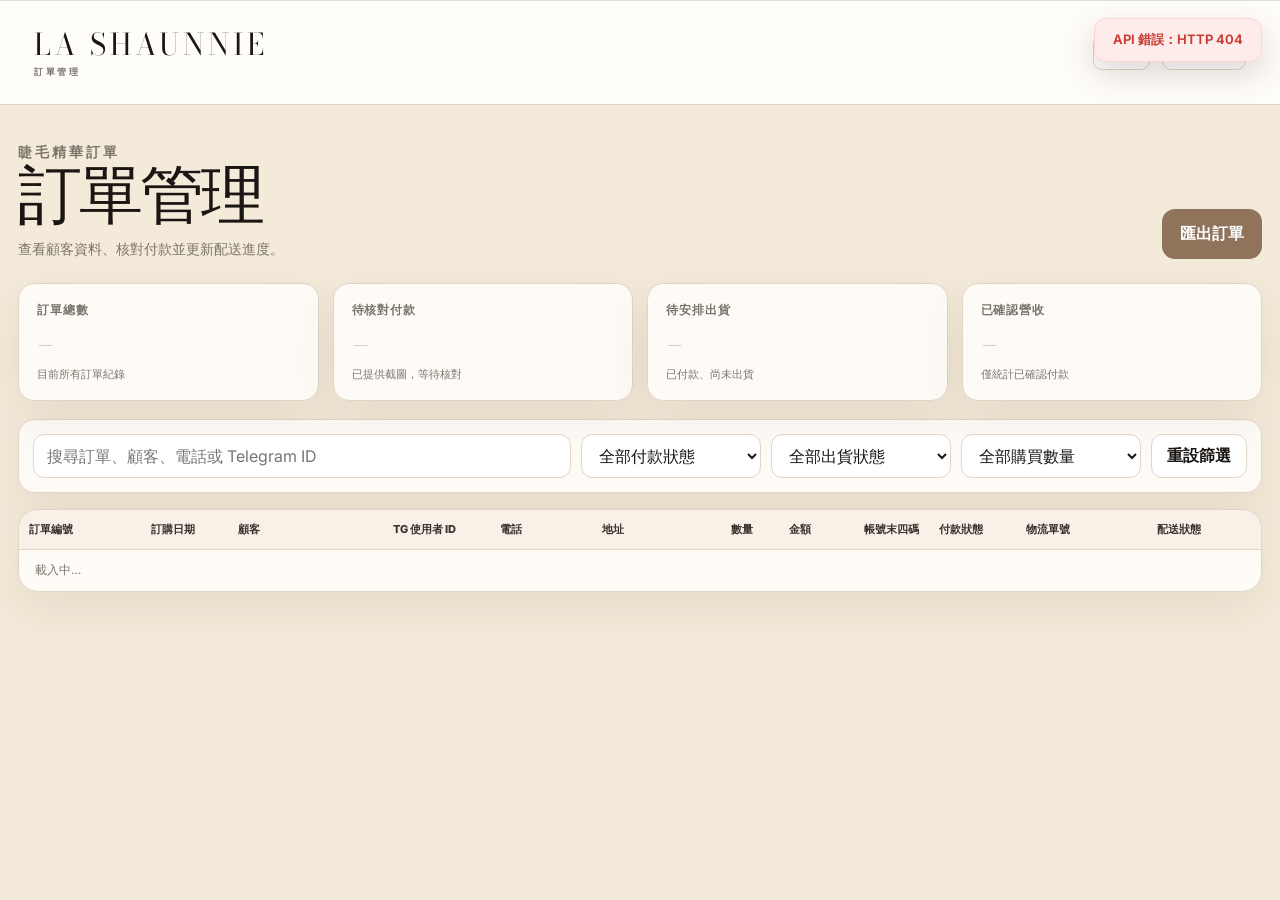
==== commit 30672de9: "localize order management interface to Traditional Chinese" ====
--- a/admin.html
+++ b/admin.html
@@ -1,9 +1,9 @@
 <!DOCTYPE html>
-<html lang="en">
+<html lang="zh-Hant">
 <head>
 <meta charset="UTF-8" />
 <meta name="viewport" content="width=device-width, initial-scale=1.0" />
-<title>LA SHAUNNIE — Order Management</title>
+<title>LA SHAUNNIE｜訂單管理後台</title>
 <style>
 @import url('https://fonts.googleapis.com/css2?family=Bodoni+Moda:opsz,wght@6..96,400;6..96,500&family=Inter:wght@400;500;600;700;800&display=swap');
 :root{--bg:#f4ead9;--surface:#fffdfa;--surface2:#f8f2e9;--text:#191613;--muted:#7b746d;--line:#dfd4c6;--accent:#8f745b;--accentDark:#765b44;--danger:#c93b32;--success:#52745a;--warning:#a06a2d;--shadow:0 16px 45px rgba(61,45,29,.08)}
@@ -14,38 +14,41 @@
 .page{width:min(1700px,100%);margin:0 auto;padding:24px 18px 40px}.hero{display:flex;justify-content:space-between;align-items:flex-end;gap:24px;margin-bottom:24px}.eyebrow{margin:0 0 12px;color:#77706a;font-size:12px;font-weight:700;letter-spacing:.22em;text-transform:uppercase}h1{margin:0;font-family:"Bodoni Moda",Didot,"Times New Roman",serif;font-size:clamp(42px,5vw,68px);font-weight:400;line-height:1;letter-spacing:-.045em}.hero p{margin:14px 0 0;color:var(--muted);font-size:14px}.primary-btn{border:0;border-radius:13px;padding:14px 18px;background:var(--accent);color:#fff;font-weight:700;cursor:pointer}.primary-btn:hover{background:var(--accentDark)}
 .stats{display:grid;grid-template-columns:repeat(4,1fr);gap:14px;margin-bottom:18px}.stat{background:rgba(255,253,250,.92);border:1px solid var(--line);border-radius:16px;padding:18px;box-shadow:var(--shadow)}.stat-label{color:var(--muted);font-size:12px;font-weight:650;text-transform:uppercase;letter-spacing:.08em}.stat-value{margin-top:8px;font-family:"Bodoni Moda",Didot,serif;font-size:32px;line-height:1}.stat-note{margin-top:8px;color:var(--muted);font-size:11px}
 .toolbar{display:grid;grid-template-columns:minmax(260px,1fr) repeat(3,180px) auto;gap:10px;padding:14px;margin-bottom:16px;background:rgba(255,253,250,.92);border:1px solid var(--line);border-radius:16px;box-shadow:var(--shadow)}.search,.filter{min-height:44px;border:1px solid var(--line);border-radius:11px;background:#fff;color:var(--text);outline:none;padding:0 13px}.search:focus,.filter:focus{border-color:var(--accent);box-shadow:0 0 0 3px rgba(143,116,91,.12)}.ghost-btn{min-height:44px;border:1px solid var(--line);border-radius:11px;background:#fff;color:var(--text);padding:0 15px;font-weight:650;cursor:pointer}
-.table-card{background:rgba(255,253,250,.96);border:1px solid var(--line);border-radius:20px;box-shadow:var(--shadow);overflow:hidden}.table-wrap{overflow:visible}table{width:100%;border-collapse:collapse;table-layout:auto}thead th{position:sticky;top:0;z-index:2;padding:12px 10px;text-align:left;background:#f7f1e8;border-bottom:1px solid var(--line);color:#38312c;font-size:11px;font-weight:800;white-space:nowrap}tbody td{padding:12px 10px;border-bottom:1px solid #eee5dc;vertical-align:middle;font-size:12px;max-width:180px;overflow:hidden;text-overflow:ellipsis;white-space:nowrap}tbody tr:hover{background:#fcf8f3}.order-id{font-weight:800;white-space:nowrap}.customer{display:flex;align-items:center;gap:8px;min-width:160px}.customer-avatar{width:28px;height:28px;flex:0 0 auto;border-radius:50%;display:grid;place-items:center;background:#efe3d1;color:var(--accentDark);font-weight:800;font-size:11px}.customer-name{font-weight:750;white-space:nowrap;overflow:hidden;text-overflow:ellipsis}.customer-sub{margin-top:2px;color:var(--muted);font-size:10px;white-space:nowrap;overflow:hidden;text-overflow:ellipsis}.money{font-weight:800;white-space:nowrap}.screenshot{width:42px;height:42px;border-radius:8px;border:1px solid var(--line);background:#f4eee7;display:grid;place-items:center;color:var(--muted);font-size:9px;text-align:center;overflow:hidden;cursor:pointer;flex:0 0 auto}.screenshot img{width:100%;height:100%;object-fit:cover}.badge{display:inline-flex;align-items:center;gap:5px;padding:5px 9px;border-radius:999px;font-size:10px;font-weight:800;white-space:nowrap}.badge:before{content:"";width:6px;height:6px;border-radius:50%;background:currentColor}.pending{background:#fff4dd;color:var(--warning)}.verified{background:#eaf4ec;color:var(--success)}.unpaid{background:#fdecea;color:var(--danger)}.select-status{border:1px solid var(--line);border-radius:8px;background:#fff;padding:6px 8px;font-size:11px;font-weight:650}.ship-btn,.pay-btn{border:1px solid var(--line);border-radius:9px;padding:6px 13px;background:#f4eee7;color:var(--muted);font-size:11px;font-weight:800;letter-spacing:.04em;line-height:1.4;cursor:pointer;transition:background .15s ease,color .15s ease,border-color .15s ease;vertical-align:middle}.ship-btn:hover:not(:disabled),.pay-btn:hover:not(:disabled){background:var(--success);color:#fff;border-color:var(--success)}.ship-btn-done,.pay-btn-done{background:#eaf4ec;color:var(--success);border:1px solid #b9d8c0;cursor:not-allowed}.track-input{width:100%;border:1px solid var(--line);border-radius:8px;background:#fff;padding:6px 8px;font-size:11px;font-weight:650;font-family:"SF Mono",Menlo,monospace;outline:none;min-width:120px}.track-input:focus{border-color:var(--accent);box-shadow:0 0 0 2px rgba(143,116,91,.12)}.note{color:#625a53;line-height:1.4;max-width:160px;overflow:hidden;text-overflow:ellipsis}.actions{display:flex;gap:5px;flex:0 0 auto}.icon-btn{width:30px;height:30px;border:1px solid var(--line);border-radius:8px;background:#fff;cursor:pointer;font-size:14px}.footer-row{display:flex;justify-content:space-between;align-items:center;padding:12px 16px;color:var(--muted);font-size:12px}
+.table-card{background:rgba(255,253,250,.96);border:1px solid var(--line);border-radius:20px;box-shadow:var(--shadow);overflow:hidden}.table-wrap{overflow:visible}table{width:100%;border-collapse:collapse;table-layout:auto}thead th{position:sticky;top:0;z-index:2;padding:12px 10px;text-align:left;background:#f7f1e8;border-bottom:1px solid var(--line);color:#38312c;font-size:11px;font-weight:800;white-space:nowrap}tbody td{padding:12px 10px;border-bottom:1px solid #eee5dc;vertical-align:middle;font-size:12px;max-width:180px;overflow:hidden;text-overflow:ellipsis;white-space:nowrap}tbody tr:hover{background:#fcf8f3}.order-id{font-weight:800;white-space:nowrap}.customer-wrap{display:flex;justify-content:center}.customer{display:inline-flex;align-items:center;gap:8px;min-width:160px;text-align:left}.customer-avatar{width:28px;height:28px;flex:0 0 auto;border-radius:50%;display:grid;place-items:center;background:#efe3d1;color:var(--accentDark);font-weight:800;font-size:11px}.customer-name{font-weight:750;white-space:nowrap;overflow:hidden;text-overflow:ellipsis}.customer-sub{margin-top:2px;color:var(--muted);font-size:10px;white-space:nowrap;overflow:hidden;text-overflow:ellipsis}.money{font-weight:800;white-space:nowrap}.screenshot{width:42px;height:42px;border-radius:8px;border:1px solid var(--line);background:#f4eee7;display:grid;place-items:center;color:var(--muted);font-size:9px;text-align:center;overflow:hidden;cursor:pointer;flex:0 0 auto}.screenshot img{width:100%;height:100%;object-fit:cover}.badge{display:inline-flex;align-items:center;gap:5px;padding:5px 9px;border-radius:999px;font-size:10px;font-weight:800;white-space:nowrap}.badge:before{content:"";width:6px;height:6px;border-radius:50%;background:currentColor}.pending{background:#fff4dd;color:var(--warning)}.verified{background:#eaf4ec;color:var(--success)}.unpaid{background:#fdecea;color:var(--danger)}.select-status{border:1px solid var(--line);border-radius:8px;background:#fff;padding:6px 8px;font-size:11px;font-weight:650}.ship-btn,.pay-btn{border:1px solid var(--line);border-radius:9px;padding:6px 13px;background:#f4eee7;color:var(--muted);font-size:11px;font-weight:800;letter-spacing:.04em;line-height:1.4;cursor:pointer;transition:background .15s ease,color .15s ease,border-color .15s ease;vertical-align:middle}.ship-btn:hover:not(:disabled),.pay-btn:hover:not(:disabled){background:var(--success);color:#fff;border-color:var(--success)}.ship-btn-done,.pay-btn-done{background:#eaf4ec;color:var(--success);border:1px solid #b9d8c0;cursor:not-allowed}.track-input{width:100%;border:1px solid var(--line);border-radius:8px;background:#fff;padding:6px 8px;font-size:11px;font-weight:650;font-family:"SF Mono",Menlo,monospace;outline:none;min-width:120px}.track-input:focus{border-color:var(--accent);box-shadow:0 0 0 2px rgba(143,116,91,.12)}.note{color:#625a53;line-height:1.4;max-width:160px;overflow:hidden;text-overflow:ellipsis}.actions{display:flex;gap:5px;flex:0 0 auto}.icon-btn{width:30px;height:30px;border:1px solid var(--line);border-radius:8px;background:#fff;cursor:pointer;font-size:14px}.footer-row{display:flex;justify-content:space-between;align-items:center;padding:12px 16px;color:var(--muted);font-size:12px}
 th.col-id{width:130px}th.col-date{width:90px}th.col-customer{width:170px}th.col-tg{width:110px}th.col-phone{width:110px}th.col-addr{width:140px}th.col-qty{width:60px}th.col-amount{width:80px}th.col-acct{width:70px}th.col-shot{width:50px}th.col-pay{width:90px}th.col-ship{width:120px}th.col-track{width:140px}th.col-act{width:80px}tbody td{text-align:center}td.col-pay>*,td.col-ship>*,td.col-track>*{display:inline-block}
 td.col-id{font-family:"SF Mono",Menlo,monospace;font-size:11px}
 .banner{position:fixed;top:18px;right:18px;z-index:50;padding:12px 18px;border-radius:12px;font-size:13px;font-weight:650;box-shadow:0 12px 32px rgba(60,42,26,.18);max-width:360px}.banner.error{background:#fdecea;color:var(--danger);border:1px solid #ffd3cf}.banner.loading{background:#fff4dd;color:var(--warning);border:1px solid #ffe5b8}
 .modal{position:fixed;inset:0;background:rgba(0,0,0,.7);display:none;align-items:center;justify-content:center;z-index:50}.modal.open{display:flex}.modal-content{background:#fff;border-radius:20px;padding:24px;max-width:90vw;max-height:90vh;display:flex;flex-direction:column;gap:14px}.modal-content img{max-width:80vw;max-height:70vh;object-fit:contain;border-radius:12px}.modal-close{border:0;background:var(--accent);color:#fff;padding:10px 18px;border-radius:10px;cursor:pointer;font-weight:700;align-self:flex-end}
 @media(max-width:1050px){.stats{grid-template-columns:repeat(2,1fr)}.toolbar{grid-template-columns:1fr 1fr}.toolbar .search{grid-column:1/-1}}@media(max-width:620px){.topbar{padding:22px 18px}.brand{font-size:23px}.admin-meta span{display:none}.page{padding:24px 12px 35px}.hero{align-items:flex-start;flex-direction:column}.stats{grid-template-columns:1fr 1fr}.toolbar{grid-template-columns:1fr}.toolbar .search{grid-column:auto}}
+
+body{font-family:"Inter","PingFang TC","Microsoft JhengHei","Noto Sans TC",Arial,sans-serif}
+h1{font-family:"Bodoni Moda","Songti TC","Noto Serif TC","PMingLiU",Georgia,serif}
 </style>
 </head>
 <body>
-<div id="banner" class="banner loading" style="display:none">Loading…</div>
-<header class="topbar"><div class="brand">LA SHAUNNIE<small>ORDER MANAGEMENT</small></div><div class="admin-meta"><a href="index.html" class="nav-link">Home</a><a href="order.html" class="nav-link">Order Page</a></div></header>
+<div id="banner" class="banner loading" style="display:none">載入中…</div>
+<header class="topbar"><div class="brand">LA SHAUNNIE<small>訂單管理</small></div><div class="admin-meta"><a href="index.html" class="nav-link">首頁</a><a href="order.html" class="nav-link">訂購頁面</a></div></header>
 <main class="page">
-<section class="hero"><div><p class="eyebrow">Eyelash Serum Orders</p><h1>Order Management</h1><p>Review customer details, verify payments and update shipping progress.</p></div><button class="primary-btn" onclick="exportOrders()">Export Orders</button></section>
+<section class="hero"><div><p class="eyebrow">睫毛精華訂單</p><h1>訂單管理</h1><p>查看顧客資料、核對付款並更新配送進度。</p></div><button class="primary-btn" onclick="exportOrders()">匯出訂單</button></section>
 <section class="stats">
-  <article class="stat"><div class="stat-label">Total Orders</div><div class="stat-value" id="statTotal">–</div><div class="stat-note">All current records</div></article>
-  <article class="stat"><div class="stat-label">Payment Pending</div><div class="stat-value" id="statPending">–</div><div class="stat-note">Has screenshot, awaiting verification</div></article>
-  <article class="stat"><div class="stat-label">Ready to Ship</div><div class="stat-value" id="statReady">–</div><div class="stat-note">Paid and not yet shipped</div></article>
-  <article class="stat"><div class="stat-label">Revenue</div><div class="stat-value" id="statRevenue">–</div><div class="stat-note">Verified payments only</div></article>
+  <article class="stat"><div class="stat-label">訂單總數</div><div class="stat-value" id="statTotal">–</div><div class="stat-note">目前所有訂單紀錄</div></article>
+  <article class="stat"><div class="stat-label">待核對付款</div><div class="stat-value" id="statPending">–</div><div class="stat-note">已提供截圖，等待核對</div></article>
+  <article class="stat"><div class="stat-label">待安排出貨</div><div class="stat-value" id="statReady">–</div><div class="stat-note">已付款、尚未出貨</div></article>
+  <article class="stat"><div class="stat-label">已確認營收</div><div class="stat-value" id="statRevenue">–</div><div class="stat-note">僅統計已確認付款</div></article>
 </section>
 <section class="toolbar">
-  <input id="searchInput" class="search" type="search" placeholder="Search order, customer, phone or Telegram ID">
-  <select id="paymentFilter" class="filter"><option value="">All Payment Status</option><option value="已付款">Paid</option><option value="未付款">Unpaid</option></select>
-  <select id="shippingFilter" class="filter"><option value="">All Shipping Status</option><option value="待出貨">Pending Ship</option><option value="已出貨">Shipped</option><option value="未出貨">Not Shipped</option></select>
-  <select id="quantityFilter" class="filter"><option value="">All Quantities</option><option value="1">1 Bottle</option><option value="2">2+ Bottles</option></select>
-  <button class="ghost-btn" onclick="resetFilters()">Reset</button>
+  <input id="searchInput" class="search" type="search" placeholder="搜尋訂單、顧客、電話或 Telegram ID">
+  <select id="paymentFilter" class="filter"><option value="">全部付款狀態</option><option value="已付款">已付款</option><option value="未付款">未付款</option></select>
+  <select id="shippingFilter" class="filter"><option value="">全部出貨狀態</option><option value="待出貨">待出貨</option><option value="已出貨">已出貨</option><option value="未出貨">未出貨</option></select>
+  <select id="quantityFilter" class="filter"><option value="">全部購買數量</option><option value="1">1 瓶</option><option value="2">2 瓶以上</option></select>
+  <button class="ghost-btn" onclick="resetFilters()">重設篩選</button>
 </section>
-<section class="table-card"><div class="table-wrap"><table><thead><tr><th class="col-id">Order ID</th><th class="col-date">Order Date</th><th class="col-customer">Customer</th><th class="col-tg">TG User ID</th><th class="col-phone">Phone</th><th class="col-addr">Address</th><th class="col-qty">Quantity</th><th class="col-amount">Amount</th><th class="col-acct">Acct 4</th><th class="col-pay">Payment</th><th class="col-track">Tracking</th><th class="col-ship">Shipping</th></tr></thead><tbody id="ordersBody"></tbody></table></div><div class="footer-row"><span id="resultCount">Loading…</span></div></section>
+<section class="table-card"><div class="table-wrap"><table><thead><tr><th class="col-id">訂單編號</th><th class="col-date">訂購日期</th><th class="col-customer">顧客</th><th class="col-tg">TG 使用者 ID</th><th class="col-phone">電話</th><th class="col-addr">地址</th><th class="col-qty">數量</th><th class="col-amount">金額</th><th class="col-acct">帳號末四碼</th><th class="col-pay">付款狀態</th><th class="col-track">物流單號</th><th class="col-ship">配送狀態</th></tr></thead><tbody id="ordersBody"></tbody></table></div><div class="footer-row"><span id="resultCount">載入中…</span></div></section>
 </main>
 <div class="modal" id="shotModal" onclick="closeModal(event)">
   <div class="modal-content">
-    <button class="modal-close" onclick="closeModal(event)">Close</button>
-    <img id="shotImg" alt="Payment screenshot">
+    <button class="modal-close" onclick="closeModal(event)">關閉</button>
+    <img id="shotImg" alt="付款截圖">
   </div>
 </div>
 <script>
@@ -67,8 +70,8 @@
   if (!iso) return "—";
   const d = new Date(iso);
   if (isNaN(d.getTime())) return iso;
-  const date = d.toLocaleDateString("en-US", { month: "short", day: "numeric", year: "numeric" });
-  const time = d.toLocaleTimeString("en-US", { hour: "numeric", minute: "2-digit" });
+  const date = d.toLocaleDateString("zh-TW", { month: "short", day: "numeric", year: "numeric" });
+  const time = d.toLocaleTimeString("zh-TW", { hour: "numeric", minute: "2-digit" });
   return { date, time };
 }
 
@@ -78,8 +81,8 @@
 }
 
 function badge(payment) {
-  if (payment === "已付款") return '<span class="badge verified">Paid</span>';
-  if (payment === "未付款") return '<span class="badge unpaid">Unpaid</span>';
+  if (payment === "已付款") return '<span class="badge verified">已付款</span>';
+  if (payment === "未付款") return '<span class="badge unpaid">未付款</span>';
   return '<span class="badge pending">—</span>';
 }
 
@@ -91,10 +94,10 @@
 
 function screenshotCell(o) {
   if (!o.screenshot_url) {
-    return '<div class="screenshot">No<br>Image</div>';
+    return '<div class="screenshot">無<br>圖片</div>';
   }
   return `<div class="screenshot" onclick="openModal('${escapeHTML(o.screenshot_url)}')">
-    <img src="${escapeHTML(o.screenshot_url)}" alt="receipt" loading="lazy">
+    <img src="${escapeHTML(o.screenshot_url)}" alt="付款憑證" loading="lazy">
   </div>`;
 }
 
@@ -111,27 +114,27 @@
 <tr data-payment="${escapeHTML(o.payment_status)}" data-shipping="${escapeHTML(o.shipping_status)}" data-quantity="${o.quantity}">
   <td class="col-id order-id" title="${escapeHTML(o.order_id)}">${escapeHTML(o.order_id)}</td>
   <td class="col-date">${escapeHTML(dt.date)}<br><span class="customer-sub">${escapeHTML(dt.time)}</span></td>
-  <td class="col-customer"><div class="customer">
+  <td class="col-customer"><div class="customer-wrap"><div class="customer">
     <div class="customer-avatar">${escapeHTML(initials(o.customer_name))}</div>
     <div><div class="customer-name" title="${escapeHTML(o.customer_name || '')}">${escapeHTML(o.customer_name || "—")}</div>
-    <div class="customer-sub">${o.tracking_number ? "Tracked" : "Pending"}</div></div>
-  </div></td>
+    <div class="customer-sub">${o.tracking_number ? "已填物流單號" : "待處理"}</div></div>
+  </div></div></td>
   <td class="col-tg">@${escapeHTML(String(o.tg_user_id || "—"))}</td>
   <td class="col-phone" title="${escapeHTML(o.customer_phone || '')}">${escapeHTML(o.customer_phone || "—")}</td>
   <td class="col-addr" title="${escapeHTML(o.customer_address || '')}">${escapeHTML(o.customer_address || "—")}</td>
   <td class="col-qty"><strong>${o.quantity}</strong></td>
   <td class="col-amount money">$${Number(o.amount || 0).toFixed(2)}</td>
-  <td class="col-acct" title="Bank account last 4">${escapeHTML(o.account4 || "—")}</td>
+  <td class="col-acct" title="銀行帳號末四碼">${escapeHTML(o.account4 || "—")}</td>
   <td class="col-pay">
     ${o.payment_status === "已付款"
-      ? `<button class="pay-btn pay-btn-done" disabled>✓ Paid</button>`
-      : `<button class="pay-btn" onclick="onPayClick('${escapeHTML(o.id)}', this)">Mark Paid</button>`}
+      ? `<button class="pay-btn pay-btn-done" disabled>✓ 已付款</button>`
+      : `<button class="pay-btn" onclick="onPayClick('${escapeHTML(o.id)}', this)">確認付款</button>`}
   </td>
-  <td class="col-track"><input class="track-input" type="text" placeholder="Tracking #" value="${escapeHTML(o.tracking_number || '')}" onblur="saveTracking('${escapeHTML(o.id)}', this.value)" ${o.shipping_status === '已出貨' ? 'disabled' : ''}></td>
+  <td class="col-track"><input class="track-input" type="text" placeholder="物流單號" value="${escapeHTML(o.tracking_number || '')}" onblur="saveTracking('${escapeHTML(o.id)}', this.value)" ${o.shipping_status === '已出貨' ? 'disabled' : ''}></td>
   <td class="col-ship">
     ${o.shipping_status === "已出貨"
-      ? `<button class="ship-btn ship-btn-done" disabled>✓ Shipped</button>`
-      : `<button class="ship-btn" onclick="onShipClick('${escapeHTML(o.id)}', this)">Mark Shipped</button>`}
+      ? `<button class="ship-btn ship-btn-done" disabled>✓ 已出貨</button>`
+      : `<button class="ship-btn" onclick="onShipClick('${escapeHTML(o.id)}', this)">標記已出貨</button>`}
   </td>
 </tr>`;
 }
@@ -171,7 +174,7 @@
     r.style.display = ok ? "" : "none";
     if (ok) v++;
   });
-  $("resultCount").textContent = `Showing ${v} order${v === 1 ? "" : "s"}`;
+  $("resultCount").textContent = `顯示 ${v} 筆訂單`;
 }
 
 function resetFilters() {
@@ -191,7 +194,7 @@
   const tracking = (trackInput.value || "").trim();
   if (!tracking) {
     trackInput.focus();
-    showBanner("Please enter a tracking number first.", "error");
+    showBanner("請先填寫物流單號。", "error");
     return;
   }
   await patchOrder(recId, { shipping_status: "已出貨", tracking_number: tracking });
@@ -201,7 +204,7 @@
   await patchOrder(recId, { tracking_number: v });
 }
 async function patchOrder(recId, body) {
-  showBanner("Saving…");
+  showBanner("儲存中…");
   try {
     const res = await fetch(`/api/admin/orders?id=${encodeURIComponent(recId)}`, {
       method: "PATCH",
@@ -210,7 +213,7 @@
     });
     if (!res.ok) {
       const e = await res.json().catch(() => ({}));
-      showBanner("Failed: " + (e.error || res.status), "error");
+      showBanner("更新失敗：" + (e.error || res.status), "error");
       return;
     }
     // update local copy
@@ -224,7 +227,7 @@
     renderTable();
     hideBanner();
   } catch (e) {
-    showBanner("Error: " + e.message, "error");
+    showBanner("錯誤：" + e.message, "error");
   }
 }
 
@@ -240,7 +243,7 @@
 
 function exportOrders() {
   const visible = [...document.querySelectorAll("#ordersBody tr")].filter(r => r.style.display !== "none");
-  const head = ["Order ID", "Order Date", "Customer", "TG User ID", "Phone", "Address", "Quantity", "Amount", "Payment Status", "Shipping Status", "Notes"];
+  const head = ["訂單編號", "訂購日期", "顧客", "TG 使用者 ID", "電話", "地址", "數量", "金額", "付款狀態", "配送狀態", "備註"];
   const out = [head.join(",")];
   visible.forEach(r => {
     const c = [...r.querySelectorAll("td")];
@@ -261,13 +264,13 @@
 }
 
 async function loadOrders() {
-  showBanner("Loading orders from Airtable…");
+  showBanner("正在從 Airtable 讀取訂單…");
   try {
     const res = await fetch("/api/admin/orders?stats=1", {
       headers: { "X-Telegram-User-Id": String(ADMIN_TG_ID) },
     });
     if (!res.ok) {
-      showBanner("API error: HTTP " + res.status, "error");
+      showBanner("API 錯誤：HTTP " + res.status, "error");
       return;
     }
     const data = await res.json();
@@ -275,7 +278,7 @@
     renderTable();
     hideBanner();
   } catch (e) {
-    showBanner("Network error: " + e.message, "error");
+    showBanner("網路錯誤：" + e.message, "error");
   }
 }
 
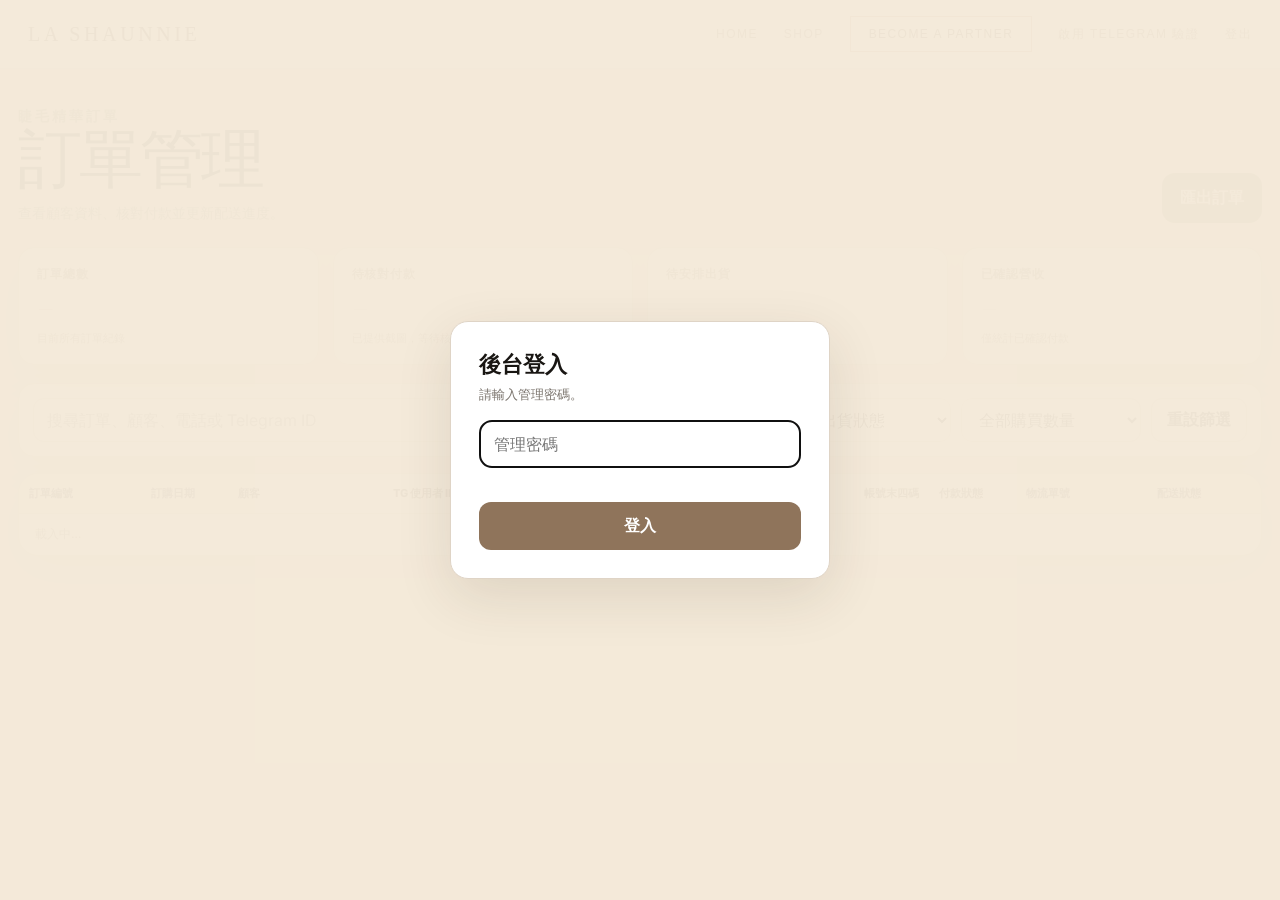
==== commit 5a3afb89: "Harden security: admin password login with lockout, Telegram webhook verification, checkout abuse gu" ====
--- a/admin.html
+++ b/admin.html
@@ -24,10 +24,11 @@
 body{font-family:"Inter","PingFang TC","Microsoft JhengHei","Noto Sans TC",Arial,sans-serif}
 h1{font-family:"Bodoni Moda","Songti TC","Noto Serif TC","PMingLiU",Georgia,serif}
 </style>
+<link rel="stylesheet" href="/site-nav.css">
 </head>
 <body>
 <div id="banner" class="banner loading" style="display:none">載入中…</div>
-<header class="topbar"><div class="brand">LA SHAUNNIE<small>訂單管理</small></div><div class="admin-meta"><a href="index.html" class="nav-link">首頁</a><a href="order.html" class="nav-link">訂購頁面</a></div></header>
+<header class="site-nav"><a class="sn-logo" href="/">LA SHAUNNIE</a><nav class="sn-links" aria-label="Main menu"><a href="/">Home</a><a href="/order.html">Shop</a><a href="/partner.html" class="sn-cta">Become a Partner</a><a href="#" onclick="enableTelegramSecret();return false;">啟用 Telegram 驗證</a><a href="#" onclick="logout('');return false;">登出</a></nav></header>
 <main class="page">
 <section class="hero"><div><p class="eyebrow">睫毛精華訂單</p><h1>訂單管理</h1><p>查看顧客資料、核對付款並更新配送進度。</p></div><button class="primary-btn" onclick="exportOrders()">匯出訂單</button></section>
 <section class="stats">
@@ -52,11 +53,70 @@
   </div>
 </div>
 <script>
-// Admin TG ID — set here. In production, prompt on first visit.
-const ADMIN_TG_ID = 6764901662;
+// Admin login: the secret is typed here, kept only in this tab (sessionStorage)
+// and sent as a Bearer token. It is never stored in the page or the repository.
+let ADMIN_TOKEN = "";
+try { ADMIN_TOKEN = sessionStorage.getItem("adminToken") || ""; } catch (e) {}
 let ALL_ORDERS = [];
+let REFRESH_TIMER = null;
 
 const $ = (id) => document.getElementById(id);
+
+function authHeaders(extra) {
+  return Object.assign({ "Authorization": "Bearer " + ADMIN_TOKEN }, extra || {});
+}
+
+function logout(msg) {
+  ADMIN_TOKEN = "";
+  try { sessionStorage.removeItem("adminToken"); } catch (e) {}
+  ALL_ORDERS = [];
+  $("ordersBody").innerHTML = "";
+  showLogin(msg || "");
+}
+
+function showLogin(msg) {
+  let box = $("loginBox");
+  if (!box) {
+    box = document.createElement("div");
+    box.id = "loginBox";
+    box.style.cssText = "position:fixed;inset:0;z-index:9999;display:grid;place-items:center;background:rgba(244,234,217,.97);padding:20px";
+    box.innerHTML = '<form id="loginForm" style="width:min(380px,100%);background:#fff;border:1px solid #dfd4c6;border-radius:18px;padding:28px;box-shadow:0 18px 55px rgba(60,42,26,.12)">' +
+      '<h2 style="margin:0 0 6px;font-size:22px">後台登入</h2>' +
+      '<p style="margin:0 0 16px;color:#7b746d;font-size:13px">請輸入管理密碼。</p>' +
+      '<input id="loginToken" type="password" autocomplete="current-password" placeholder="管理密碼" style="width:100%;padding:13px 14px;border:1px solid #dfd4c6;border-radius:12px;font:inherit">' +
+      '<p id="loginMsg" style="min-height:18px;margin:8px 0 0;color:#d92d20;font-size:12px;font-weight:600"></p>' +
+      '<button type="submit" style="width:100%;margin-top:8px;padding:13px;border:0;border-radius:12px;background:#8f745b;color:#fff;font:inherit;font-weight:700;cursor:pointer">登入</button></form>';
+    document.body.appendChild(box);
+    $("loginForm").addEventListener("submit", (ev) => {
+      ev.preventDefault();
+      const t = $("loginToken").value.trim();
+      if (!t) return;
+      ADMIN_TOKEN = t;
+      try { sessionStorage.setItem("adminToken", t); } catch (e) {}
+      $("loginToken").value = "";
+      box.style.display = "none";
+      loadOrders();
+    });
+  }
+  box.style.display = "grid";
+  $("loginMsg").textContent = msg || "";
+  setTimeout(() => $("loginToken").focus(), 50);
+}
+
+async function enableTelegramSecret() {
+  if (!confirm("啟用 Telegram 訂單通知的來源驗證？只需要做一次。")) return;
+  showBanner("設定中…");
+  try {
+    const res = await fetch("/api/admin/telegram_webhook", { method: "POST", headers: authHeaders() });
+    const data = await res.json().catch(() => ({}));
+    if (res.status === 401 || res.status === 429) return logout(res.status === 429 ? "輸錯太多次，請 5 分鐘後再試" : "密碼錯誤或已失效");
+    if (!res.ok || !data.ok) { showBanner("設定失敗：" + (data.error || data.description || res.status), "error"); return; }
+    showBanner("已啟用 Telegram 來源驗證。", "loading");
+    setTimeout(hideBanner, 4000);
+  } catch (e) {
+    showBanner("錯誤：" + e.message, "error");
+  }
+}
 
 function showBanner(msg, kind) {
   const b = $("banner");
@@ -208,9 +268,10 @@
   try {
     const res = await fetch(`/api/admin/orders?id=${encodeURIComponent(recId)}`, {
       method: "PATCH",
-      headers: { "Content-Type": "application/json", "X-Telegram-User-Id": String(ADMIN_TG_ID) },
+      headers: authHeaders({ "Content-Type": "application/json" }),
       body: JSON.stringify(body),
     });
+    if (res.status === 401 || res.status === 429) { logout(res.status === 429 ? "輸錯太多次，請 5 分鐘後再試" : "密碼錯誤或已失效"); return; }
     if (!res.ok) {
       const e = await res.json().catch(() => ({}));
       showBanner("更新失敗：" + (e.error || res.status), "error");
@@ -251,7 +312,11 @@
       c[0].innerText, c[1].innerText.replace(/\n/g, " "), c[2].innerText.replace(/\n/g, " "),
       c[3].innerText, c[4].innerText, c[5].innerText, c[6].innerText, c[7].innerText,
       c[9].innerText, c[10].querySelector("select").value, c[11].innerText,
-    ].map(x => '"' + String(x).replace(/"/g, '""') + '"');
+    ].map(x => {
+      let v = String(x);
+      if (/^[=+\-@\t\r]/.test(v)) v = "'" + v;   // block spreadsheet formula injection
+      return '"' + v.replace(/"/g, '""') + '"';
+    });
     out.push(vals.join(","));
   });
   const b = new Blob(["\uFEFF" + out.join("\n")], { type: "text/csv;charset=utf-8" });
@@ -264,11 +329,11 @@
 }
 
 async function loadOrders() {
+  if (!ADMIN_TOKEN) { showLogin(""); return; }
   showBanner("正在從 Airtable 讀取訂單…");
   try {
-    const res = await fetch("/api/admin/orders?stats=1", {
-      headers: { "X-Telegram-User-Id": String(ADMIN_TG_ID) },
-    });
+    const res = await fetch("/api/admin/orders?stats=1", { headers: authHeaders() });
+    if (res.status === 401 || res.status === 429) { logout(res.status === 429 ? "輸錯太多次，請 5 分鐘後再試" : (ADMIN_TOKEN ? "密碼錯誤或已失效" : "")); return; }
     if (!res.ok) {
       showBanner("API 錯誤：HTTP " + res.status, "error");
       return;
@@ -288,7 +353,7 @@
 });
 
 loadOrders();
-setInterval(loadOrders, 30000);  // auto-refresh every 30s
+setInterval(() => { if (ADMIN_TOKEN) loadOrders(); }, 30000);  // auto-refresh every 30s
 </script>
 </body>
 </html>
--- a/site-nav.css
+++ b/site-nav.css
@@ -0,0 +1,9 @@
+/* Shared site menu: same look on every page */
+.site-nav{position:sticky;top:0;z-index:50;display:flex;align-items:center;justify-content:space-between;gap:24px;padding:16px 28px;background:rgba(251,250,247,.94);backdrop-filter:blur(14px);border-bottom:1px solid #e8dfd3;font-family:"DM Sans",Arial,Helvetica,sans-serif}
+.site-nav .sn-logo{font-family:"Italiana",Georgia,serif;font-size:20px;letter-spacing:.18em;color:#34271d;text-decoration:none;white-space:nowrap}
+.site-nav .sn-links{display:flex;align-items:center;gap:26px}
+.site-nav .sn-links a{font-size:12px;letter-spacing:.12em;text-transform:uppercase;color:#6d5949;text-decoration:none;white-space:nowrap;cursor:pointer}
+.site-nav .sn-links a:hover,.site-nav .sn-links a[aria-current="page"]{color:#34271d}
+.site-nav .sn-links a.sn-cta{padding:10px 18px;border:1px solid #b58d5b;color:#34271d}
+.site-nav .sn-links a.sn-cta:hover,.site-nav .sn-links a.sn-cta[aria-current="page"]{background:#c8a371}
+@media(max-width:720px){.site-nav{padding:12px 14px;gap:10px}.site-nav .sn-logo{font-size:15px;letter-spacing:.12em}.site-nav .sn-links{gap:12px}.site-nav .sn-links a{font-size:10px;letter-spacing:.06em}.site-nav .sn-links a.sn-cta{padding:7px 10px}}
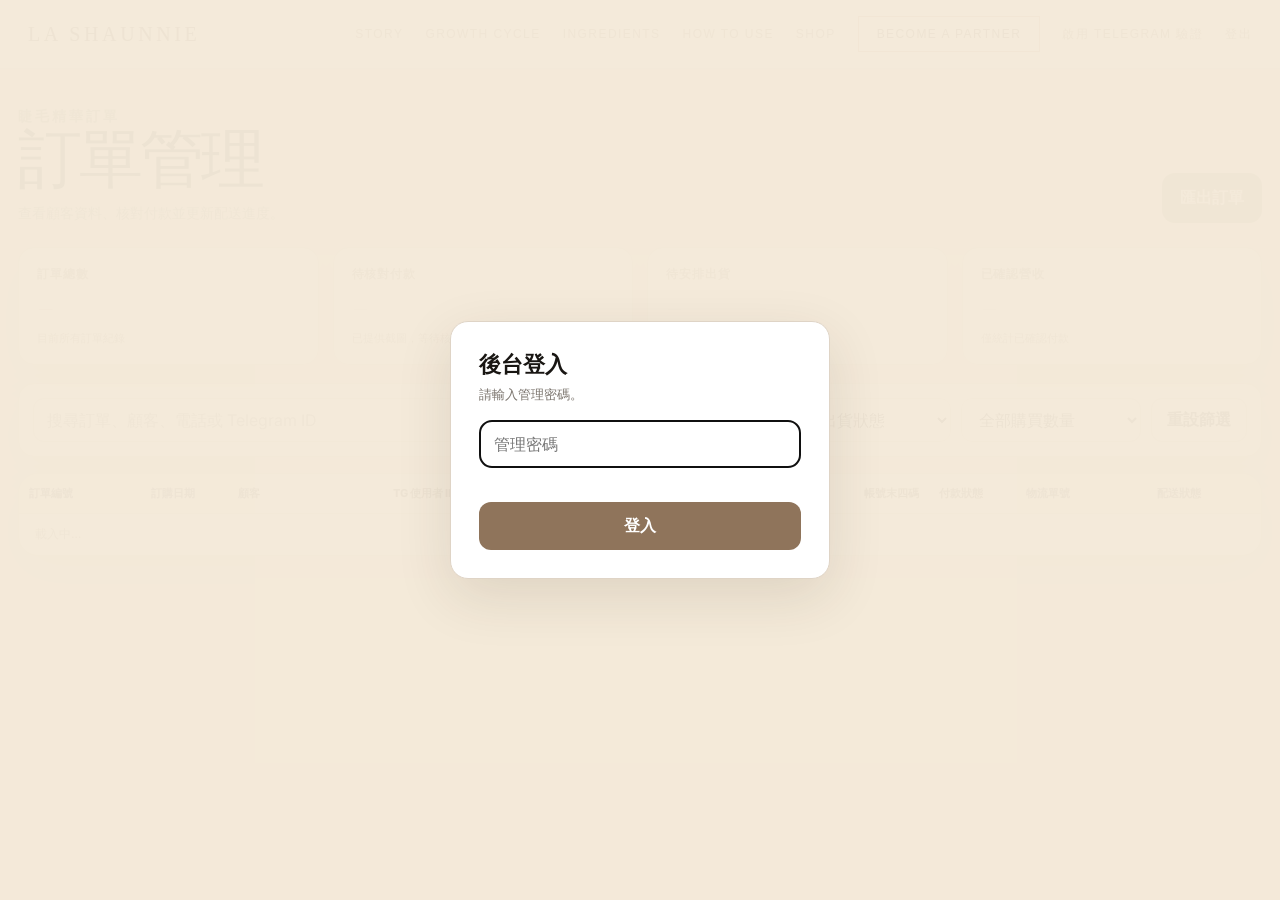
==== commit 0e9962cd: "Restore original home menu items in unified site menu Co-Authored-By: Claude Sonnet 5.5 <noreply@ant" ====
--- a/admin.html
+++ b/admin.html
@@ -28,7 +28,7 @@
 </head>
 <body>
 <div id="banner" class="banner loading" style="display:none">載入中…</div>
-<header class="site-nav"><a class="sn-logo" href="/">LA SHAUNNIE</a><nav class="sn-links" aria-label="Main menu"><a href="/">Home</a><a href="/order.html">Shop</a><a href="/partner.html" class="sn-cta">Become a Partner</a><a href="#" onclick="enableTelegramSecret();return false;">啟用 Telegram 驗證</a><a href="#" onclick="logout('');return false;">登出</a></nav></header>
+<header class="site-nav"><a class="sn-logo" href="/">LA SHAUNNIE</a><nav class="sn-links" aria-label="Main menu"><a class="sn-opt" href="/#story">Story</a><a class="sn-opt" href="/#cycle">Growth cycle</a><a class="sn-opt" href="/#ingredients">Ingredients</a><a class="sn-opt" href="/#routine">How to use</a><a href="/order.html">Shop</a><a href="/partner.html" class="sn-cta">Become a Partner</a><a href="#" onclick="enableTelegramSecret();return false;">啟用 Telegram 驗證</a><a href="#" onclick="logout('');return false;">登出</a></nav></header>
 <main class="page">
 <section class="hero"><div><p class="eyebrow">睫毛精華訂單</p><h1>訂單管理</h1><p>查看顧客資料、核對付款並更新配送進度。</p></div><button class="primary-btn" onclick="exportOrders()">匯出訂單</button></section>
 <section class="stats">
--- a/site-nav.css
+++ b/site-nav.css
@@ -1,9 +1,10 @@
 /* Shared site menu: same look on every page */
 .site-nav{position:sticky;top:0;z-index:50;display:flex;align-items:center;justify-content:space-between;gap:24px;padding:16px 28px;background:rgba(251,250,247,.94);backdrop-filter:blur(14px);border-bottom:1px solid #e8dfd3;font-family:"DM Sans",Arial,Helvetica,sans-serif}
 .site-nav .sn-logo{font-family:"Italiana",Georgia,serif;font-size:20px;letter-spacing:.18em;color:#34271d;text-decoration:none;white-space:nowrap}
-.site-nav .sn-links{display:flex;align-items:center;gap:26px}
+.site-nav .sn-links{display:flex;align-items:center;gap:22px}
 .site-nav .sn-links a{font-size:12px;letter-spacing:.12em;text-transform:uppercase;color:#6d5949;text-decoration:none;white-space:nowrap;cursor:pointer}
 .site-nav .sn-links a:hover,.site-nav .sn-links a[aria-current="page"]{color:#34271d}
 .site-nav .sn-links a.sn-cta{padding:10px 18px;border:1px solid #b58d5b;color:#34271d}
 .site-nav .sn-links a.sn-cta:hover,.site-nav .sn-links a.sn-cta[aria-current="page"]{background:#c8a371}
+@media(max-width:900px){.site-nav .sn-links a.sn-opt{display:none}}
 @media(max-width:720px){.site-nav{padding:12px 14px;gap:10px}.site-nav .sn-logo{font-size:15px;letter-spacing:.12em}.site-nav .sn-links{gap:12px}.site-nav .sn-links a{font-size:10px;letter-spacing:.06em}.site-nav .sn-links a.sn-cta{padding:7px 10px}}
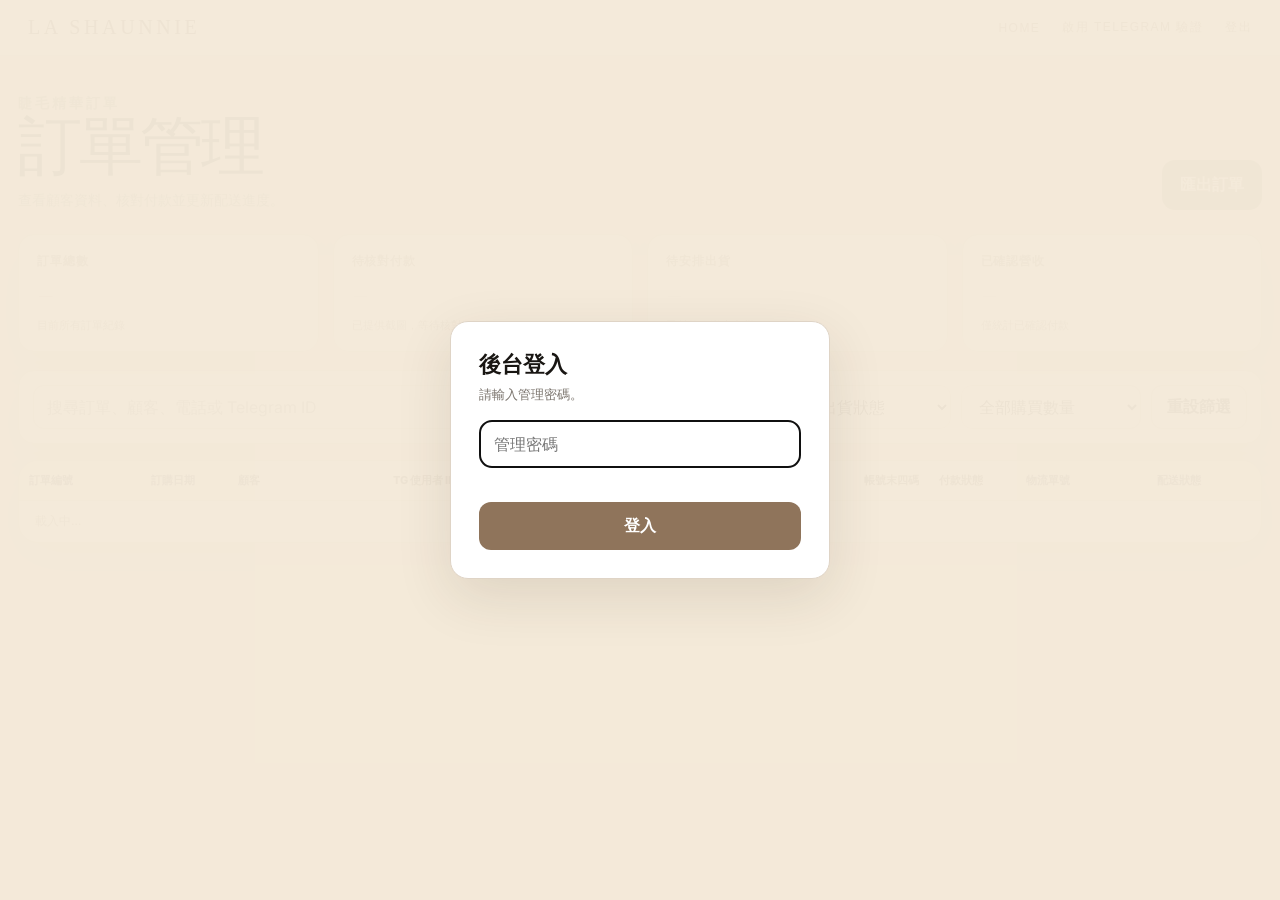
==== commit 15a25020: "Fix admin order pagination, customer lookup chunking, CSV export, admin menu; stricter payment amoun" ====
--- a/admin.html
+++ b/admin.html
@@ -28,7 +28,7 @@
 </head>
 <body>
 <div id="banner" class="banner loading" style="display:none">載入中…</div>
-<header class="site-nav"><a class="sn-logo" href="/">LA SHAUNNIE</a><nav class="sn-links" aria-label="Main menu"><a class="sn-opt" href="/#story">Story</a><a class="sn-opt" href="/#cycle">Growth cycle</a><a class="sn-opt" href="/#ingredients">Ingredients</a><a class="sn-opt" href="/#routine">How to use</a><a href="/order.html">Shop</a><a href="/partner.html" class="sn-cta">Become a Partner</a><a href="#" onclick="enableTelegramSecret();return false;">啟用 Telegram 驗證</a><a href="#" onclick="logout('');return false;">登出</a></nav></header>
+<header class="site-nav"><a class="sn-logo" href="/">LA SHAUNNIE</a><nav class="sn-links" aria-label="Main menu"><a href="/">Home</a><a href="#" onclick="enableTelegramSecret();return false;">啟用 Telegram 驗證</a><a href="#" onclick="logout('');return false;">登出</a></nav></header>
 <main class="page">
 <section class="hero"><div><p class="eyebrow">睫毛精華訂單</p><h1>訂單管理</h1><p>查看顧客資料、核對付款並更新配送進度。</p></div><button class="primary-btn" onclick="exportOrders()">匯出訂單</button></section>
 <section class="stats">
@@ -303,17 +303,18 @@
 }
 
 function exportOrders() {
-  const visible = [...document.querySelectorAll("#ordersBody tr")].filter(r => r.style.display !== "none");
-  const head = ["訂單編號", "訂購日期", "顧客", "TG 使用者 ID", "電話", "地址", "數量", "金額", "付款狀態", "配送狀態", "備註"];
+  const rows = [...document.querySelectorAll("#ordersBody tr")];
+  const head = ["訂單編號", "訂購日期", "顧客", "TG 使用者 ID", "電話", "地址", "數量", "金額(USD)", "帳號末四碼", "付款狀態", "出貨狀態", "物流單號"];
   const out = [head.join(",")];
-  visible.forEach(r => {
-    const c = [...r.querySelectorAll("td")];
+  rows.forEach((r, i) => {
+    if (r.style.display === "none") return;
+    const o = ALL_ORDERS[i];
+    if (!o) return;
     const vals = [
-      c[0].innerText, c[1].innerText.replace(/\n/g, " "), c[2].innerText.replace(/\n/g, " "),
-      c[3].innerText, c[4].innerText, c[5].innerText, c[6].innerText, c[7].innerText,
-      c[9].innerText, c[10].querySelector("select").value, c[11].innerText,
+      o.order_id, o.order_date, o.customer_name, o.tg_user_id || "", o.customer_phone, o.customer_address,
+      o.quantity, Number(o.amount || 0).toFixed(2), o.account4, o.payment_status, o.shipping_status, o.tracking_number,
     ].map(x => {
-      let v = String(x);
+      let v = String(x == null ? "" : x);
       if (/^[=+\-@\t\r]/.test(v)) v = "'" + v;   // block spreadsheet formula injection
       return '"' + v.replace(/"/g, '""') + '"';
     });
